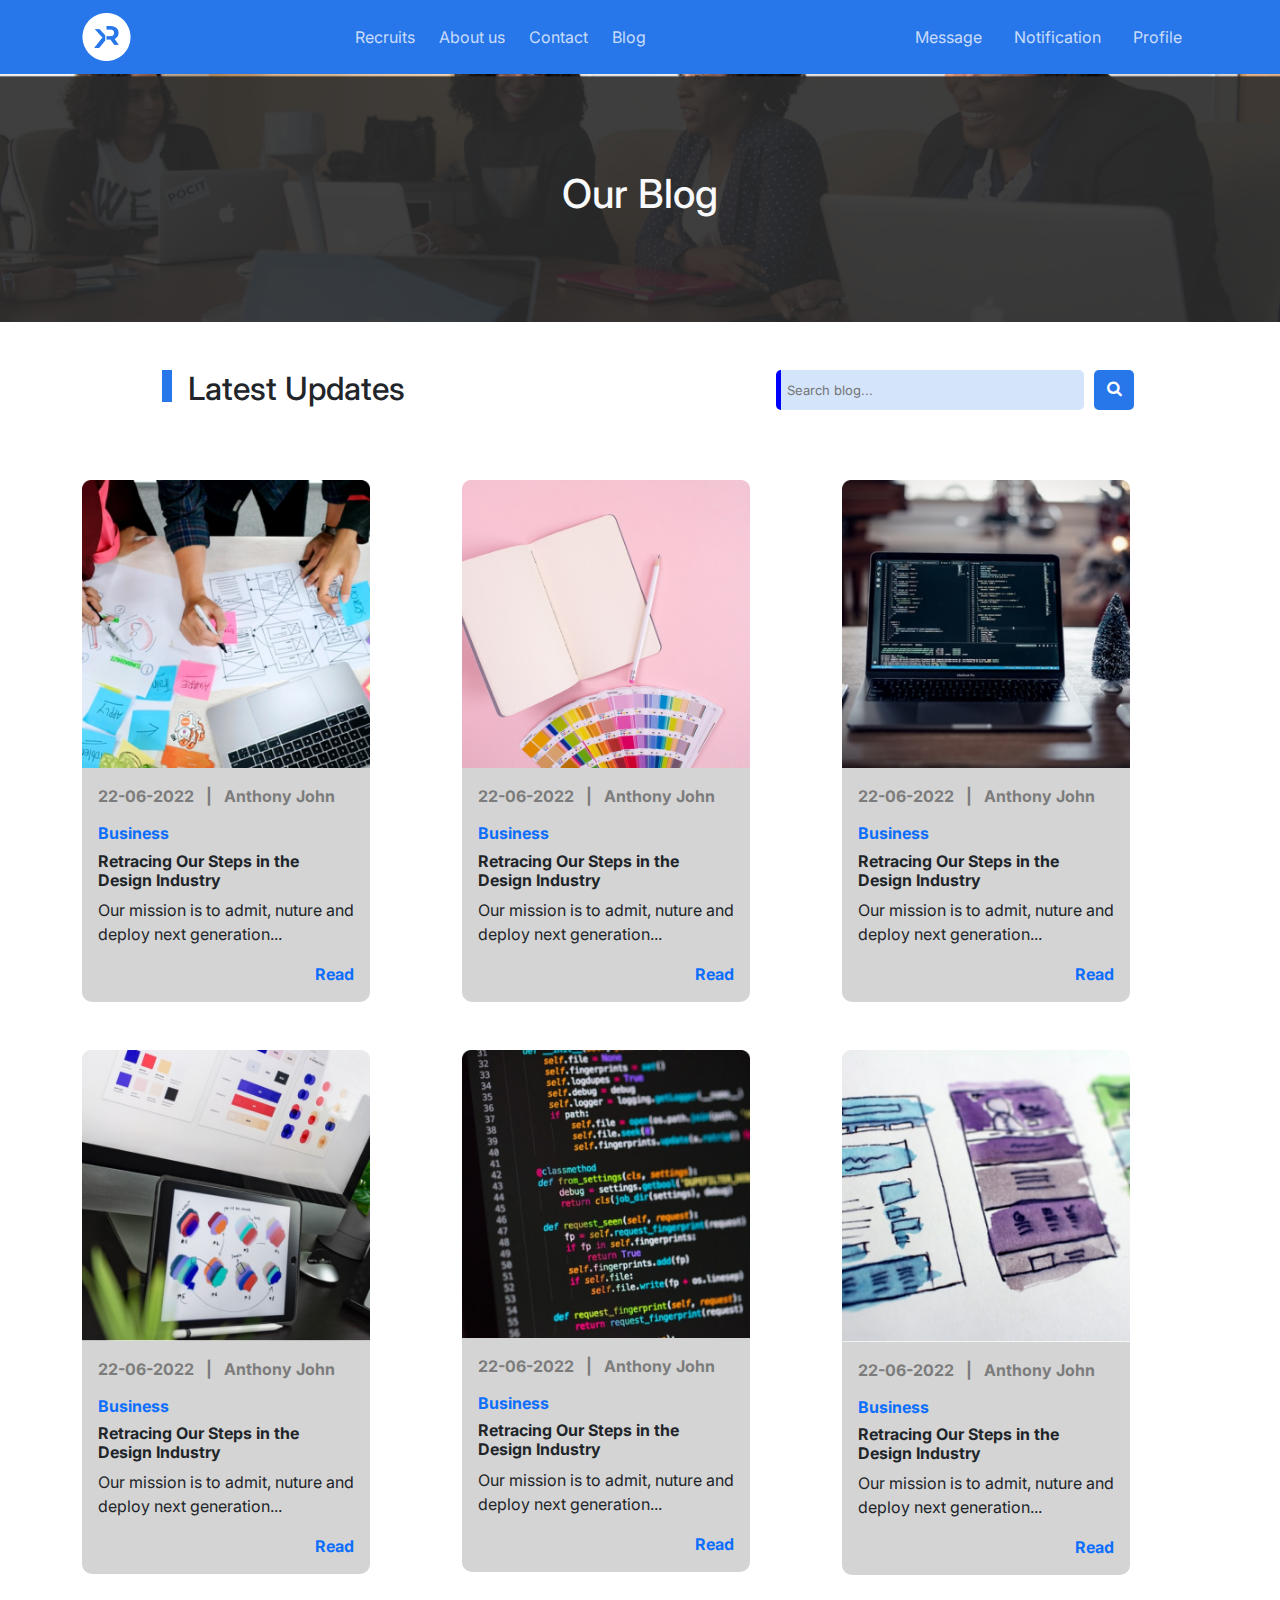
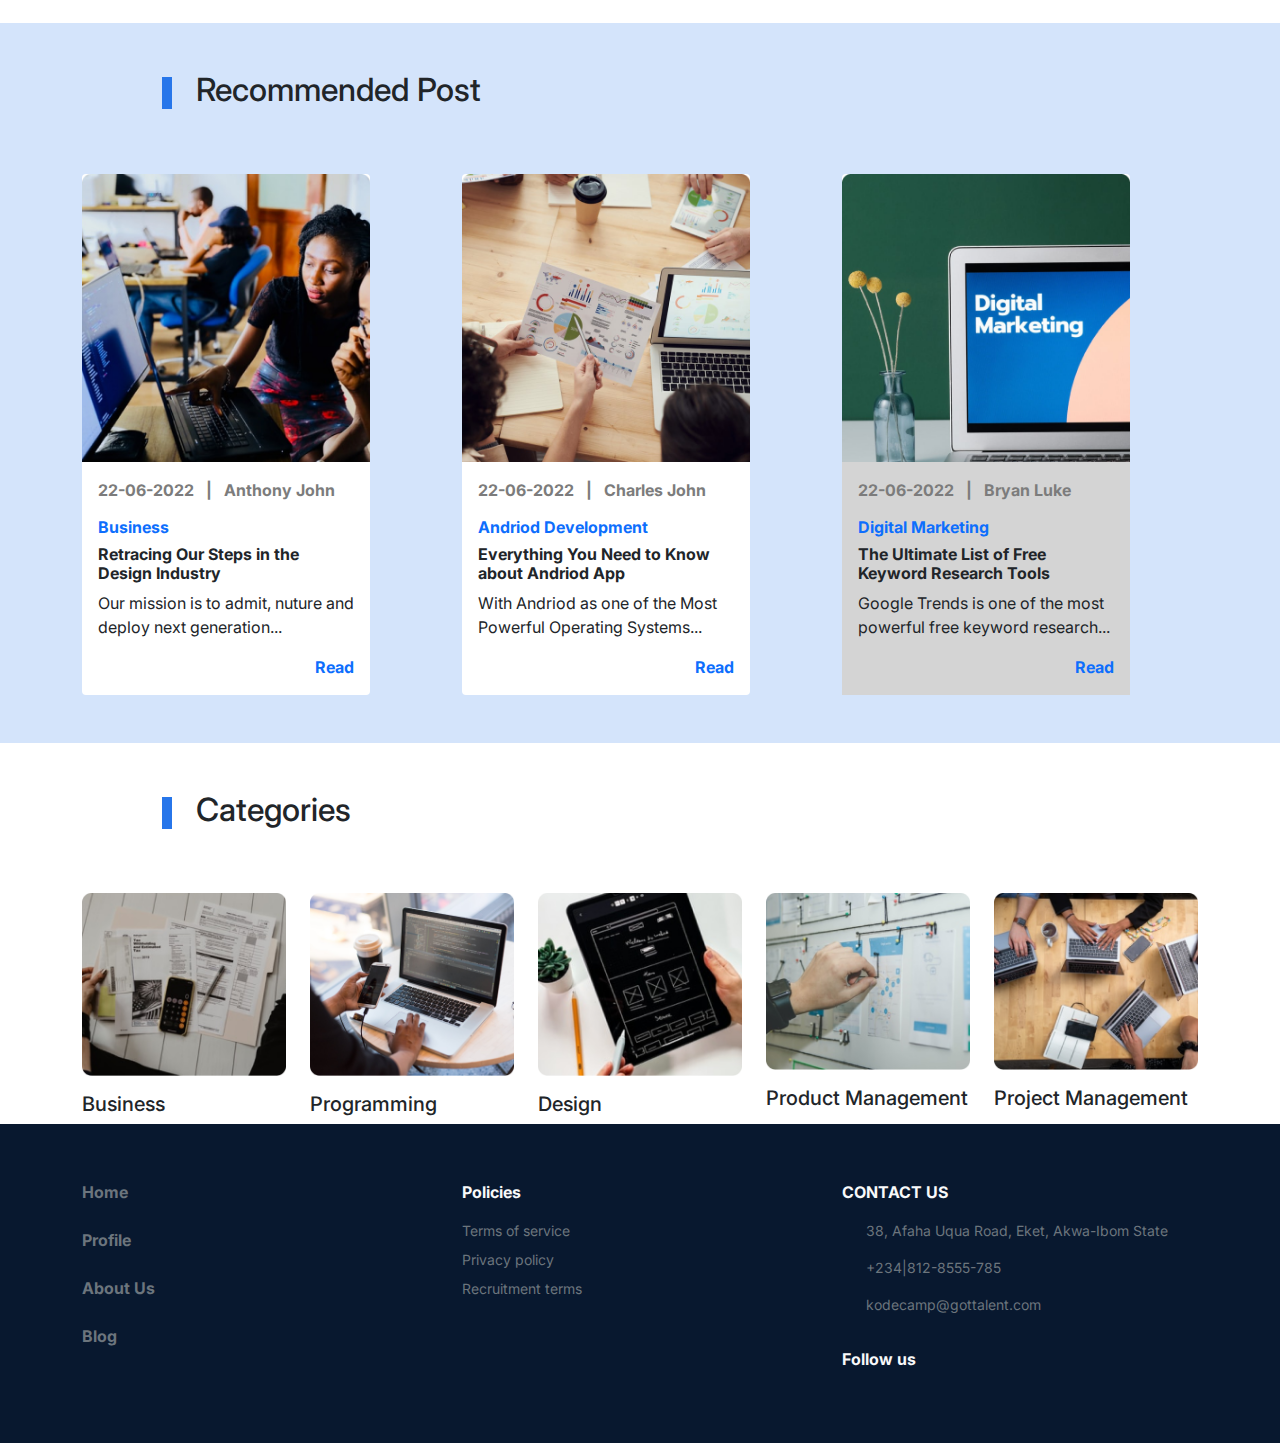
==== blog-login.html @ 46e03d6d "first commit" ====
<!DOCTYPE html>
<html lang="en">
<head>
    <meta charset="UTF-8">
    <meta http-equiv="X-UA-Compatible" content="IE=edge">
    <meta name="viewport" content="width=device-width, initial-scale=1.0">
    <title>Blog</title>
    <link rel="stylesheet" href="css/bootstrap.min.css">
    <link rel="stylesheet" href="css/blog.css">
    <link rel="stylesheet" href="css/header-footer-logged-in.css">
    <link rel="stylesheet" href="https://cdnjs.cloudflare.com/ajax/libs/font-awesome/4.7.0/css/font-awesome.min.css">
    



</head>
<body>

  <header>
    <nav class="navbar navbar-expand-lg navbar-dark bg-blue">
        <div class="container">
          <a class="navbar-brand me-5 pe-5 active" aria-current="page" href="home.html"><img src="img/logged-in-header-logo.png" alt="Logo"></a>
          <button class="navbar-toggler" type="button" data-bs-toggle="collapse" data-bs-target="#navbarSupportedContent" aria-controls="navbarSupportedContent" aria-expanded="false" aria-label="Toggle navigation">
            <span class="navbar-toggler-icon"></span>
          </button>
          <div class="collapse navbar-collapse" id="navbarSupportedContent">
            <ul class="navbar-nav ms-lg-5 ps-lg-5 mb-2 mb-lg-0">
              <li class="nav-item">
                <a class="nav-link ms-lg-4" href="recruit.html">Recruits</a>
              </li>
              <li class="nav-item">
                <a class="nav-link ms-lg-2" href="about-us-logged-in.html">About us</a>
              </li>
              <li class="nav-item">
                <a class="nav-link ms-lg-2" href="contact-page-logged-in.html">Contact</a>
              </li>
              <li class="nav-item">
                <a class="nav-link ms-lg-2" href="blog-login.html">Blog</a>
              </li>
            </ul>
            <ul class="navbar-nav ms-lg-auto mb-2 mb-lg-0">
                <li class="nav-item">
                  <a class="nav-link me-lg-2" href="message.html">Message<i class="bi bi-chat-text-fill text-white ms-2"></i></a>
                </li>
                <li class="nav-item">
                  <a class="nav-link me-lg-2" href="#">Notification<i class="bi bi-bell-fill text-white ms-2"></i></a>
                </li>
                <li class="nav-item">
                  <a class="nav-link" href="#">Profile<i class="bi bi-person-circle text-white ms-2"></i></a>
                </li>
            </ul>
          </div>
        </div>
      </nav>
</header>


    <section class="blog-hero-section p-5">
        <div class="blog-hero-text">
            <h1 class="blog-text-main text-light p-5 text-center">
                Our Blog
            </h1>
        </div>
    </section>


    <section id="Latest-Update">
        <div class="container">
            <div class="row p-5">
                <div class="col">
                  <ul class="Latest-Update-Body">

                    <li class="Latest-Update-Text">
                        <div class="image-section flex">
                          <img src="img/Line.png" alt="centered line">
                        </div>
                        <div>
                          <h2> &nbsp; Latest Updates</h2>
                        </div>
                    </li>

                  </ul>
                </div>
                <div class="col">
                    <div class="topnav-main">
                    <div class="search-container float-end">
                        <form action="/action_page.php">
                          <input type="text" placeholder="Search blog..." name="search">
                          <button type="submit" class="float-end pb-3 ps-2 pe-2 me-3"><i class="fa fa-search"></i></button>
                        </form>
                      </div>
                      </div>
                </div>
              </div>
        </div>
    </section>


    <section id="cardss">
        <div class="container">
            <div class="row mb-5">
              <div class="col">
                <div class="card" style="width: 18rem;">
                    <img src="./img/Blog287.png" class="card-img-top" alt="...">
                    <div class="card-body">
                        <p class="text-grey">22-06-2022 &nbsp; | &nbsp; Anthony John</p>
                      <h5 class="card-title text-primary">Business</h5>
                      <h4 class="card-title">Retracing Our Steps in the Design Industry</h4>
                      <p class="card-text">Our mission is to admit, nuture and deploy next generation...</p>
                      <div class="link">
                      <a href="#" class="text-primary float-end">Read</a>
                      </div>
                      <!-- <a href="#" class="btn btn-primary">Read</a> -->
                    </div>
                  </div>
              </div>
              <div class="col">
                <div class="card" style="width: 18rem;">
                    <img src="./img/Blog286.png" class="card-img-top" alt="...">
                    <div class="card-body">
                        <p class="text-grey">22-06-2022 &nbsp; | &nbsp; Anthony John</p>
                      <h5 class="card-title text-primary">Business</h5>
                      <h4 class="card-title">Retracing Our Steps in the Design Industry</h4>
                      <p class="card-text">Our mission is to admit, nuture and deploy next generation...</p>
                      <div class="link">
                      <a href="#" class="text-primary float-end">Read</a>
                      </div>
                      <!-- <a href="#" class="btn btn-primary">Read</a> -->
                    </div>
                  </div>
              </div>
              <div class="col">
                <div class="card" style="width: 18rem;">
                    <img src="./img/Blog285.png" class="card-img-top" alt="...">
                    <div class="card-body">
                        <p class="text-grey">22-06-2022 &nbsp; | &nbsp; Anthony John</p>
                      <h5 class="card-title text-primary">Business</h5>
                      <h4 class="card-title">Retracing Our Steps in the Design Industry</h4>
                      <p class="card-text">Our mission is to admit, nuture and deploy next generation...</p>
                      <div class="link">
                      <a href="#" class="text-primary float-end">Read</a>
                      </div>
                      <!-- <a href="#" class="btn btn-primary">Read</a> -->
                    </div>
                  </div>
              </div>
            </div>
          

            <div class="row mb-5">
                <div class="col">
                    <div class="col">
                        <div class="card" style="width: 18rem;">
                            <img src="./img/Blog299.png" class="card-img-top" alt="...">
                            <div class="card-body">
                                <p class="text-grey">22-06-2022 &nbsp; | &nbsp; Anthony John</p>
                              <h5 class="card-title text-primary">Business</h5>
                              <h4 class="card-title">Retracing Our Steps in the Design Industry</h4>
                              <p class="card-text">Our mission is to admit, nuture and deploy next generation...</p>
                              <div class="link">
                              <a href="#" class="text-primary float-end">Read</a>
                              </div>
                              <!-- <a href="#" class="btn btn-primary">Read</a> -->
                            </div>
                          </div>
                      </div>
                </div>
                <div class="col">
                    <div class="col">
                        <div class="card" style="width: 18rem;">
                            <img src="./img/Blog298.png" class="card-img-top" alt="...">
                            <div class="card-body">
                                <p class="text-grey">22-06-2022 &nbsp; | &nbsp; Anthony John</p>
                              <h5 class="card-title text-primary">Business</h5>
                              <h4 class="card-title">Retracing Our Steps in the Design Industry</h4>
                              <p class="card-text">Our mission is to admit, nuture and deploy next generation...</p>
                              <div class="link">
                              <a href="#" class="text-primary float-end">Read</a>
                              </div>
                              <!-- <a href="#" class="btn btn-primary">Read</a> -->
                            </div>
                          </div>
                      </div>
                    </div>
                <div class="col">
                    <div class="col">
                        <div class="card" style="width: 18rem;">
                            <img src="./img/Blog297.png" class="card-img-top" alt="...">
                            <div class="card-body">
                                <p class="text-grey">22-06-2022 &nbsp; | &nbsp; Anthony John</p>
                              <h5 class="card-title text-primary">Business</h5>
                              <h4 class="card-title">Retracing Our Steps in the Design Industry</h4>
                              <p class="card-text">Our mission is to admit, nuture and deploy next generation...</p>
                              <div class="link">
                              <a href="#" class="text-primary float-end">Read</a>
                              </div>
                              <!-- <a href="#" class="btn btn-primary">Read</a> -->
                            </div>
                          </div>
                      </div>
                    </div>
                </div>
        </div>
    </section>


    <section id="Recommended-post">
        <div class="container">
            <div class="row p-5">
                <div class="col">
                  <ul class="Recommended-Post-Body">

                    <li class="Recommended-Post-Text">
                        <div class="image-section flex">
                            <h2><img src="img/Line.png" alt="centered line"> &nbsp; Recommended Post</h2>
                        </div>
                    </li>
                  </ul>
                </div>
            </div>
            <div class="row pb-5">
                <div class="col">
                  <div class="card" style="width: 18rem;">
                      <img src="./img/Blog306.png" class="card-img-top" alt="...">
                      <div class="card-body">
                          <p class="text-grey">22-06-2022 &nbsp; | &nbsp; Anthony John</p>
                        <h5 class="card-title text-primary">Business</h5>
                        <h4 class="card-title">Retracing Our Steps in the Design Industry</h4>
                        <p class="card-text">Our mission is to admit, nuture and deploy next generation...</p>
                        <div class="link">
                        <a href="blog-readpage.html" class="text-primary float-end">Read</a>
                        </div>
                        <!-- <a href="#" class="btn btn-primary">Read</a> -->
                      </div>
                    </div>
                </div>
                <div class="col">
                  <div class="card" style="width: 18rem;">
                      <img src="./img/Blog305.png" class="card-img-top" alt="...">
                      <div class="card-body">
                          <p class="text-grey">22-06-2022 &nbsp; | &nbsp; Charles John</p>
                        <h5 class="card-title text-primary">Andriod Development</h5>
                        <h4 class="card-title">Everything You Need to Know about Andriod App</h4>
                        <p class="card-text">With Andriod as one of the Most Powerful Operating Systems...</p>
                        <div class="link">
                        <a href="#" class="text-primary float-end">Read</a>
                        </div>
                        <!-- <a href="#" class="btn btn-primary">Read</a> -->
                      </div>
                    </div>
                </div>
                <div class="col">
                  <div class="card" style="width: 18rem;">
                      <img src="./img/Blog304.png" class="card-img-top" alt="...">
                      <div class="card-body" style="background-color: #D4D4D4;">
                          <p class="text-grey">22-06-2022 &nbsp; | &nbsp; Bryan Luke</p>
                        <h5 class="card-title text-primary">Digital Marketing</h5>
                        <h4 class="card-title">The Ultimate List of Free Keyword Research Tools</h4>
                        <p class="card-text">Google Trends is one of the most powerful free keyword research...</p>
                        <div class="link">
                        <a href="#" class="text-primary float-end">Read</a>
                        </div>
                        <!-- <a href="#" class="btn btn-primary">Read</a> -->
                      </div>
                    </div>
                </div>
              </div>
        </div>
    </section> 
   
   
   
   <section id="card-five">
        <div class="container">
            <div class="row p-5">
                <div class="col">
                  <ul class="flex">

                    <li class="flex">
                        <div class="image-section flex">
                            <h2><img src="img/Line.png" alt="centered line"> &nbsp; Categories</h2>
                        </div>
                    </li>
                  </ul>
                </div>
            </div>


                <div class="row">
                    <div class="col">
                        <div class="cardes">
                            <img src="./img/Blog312.png" class="card-img-top" alt="...">
                            <h5 class="card-title mt-3">Business</h5>
                          </div>
                    </div>
                    <div class="col">
                        <div class="cardes">
                            <img src="./img/Blog313.png" class="card-img-top" alt="...">
                            <h5 class="card-title mt-3">Programming</h5>
                          </div>
                    </div>
                    <div class="col">
                        <div class="cardes">
                            <img src="./img/Blog314.png" class="card-img-top" alt="...">
                            <h5 class="card-title mt-3">Design</h5>
                          </div>
                    </div>
                    <div class="col">
                        <div class="cardes">
                            <img src="./img/Blog315.png" class="card-img-top" alt="...">
                            <h5 class="card-title mt-3">Product Management</h5>
                          </div>
                    </div>
                    <div class="col">
                        <div class="cardes">
                            <img src="./img/Blog316.png" class="card-img-top" alt="...">
                            <h5 class="card-title mt-3">Project Management</h5>
                          </div>
                    </div>
                </div>



        </div>
   </section>


   <footer class="bg-footer">
    <div class="container py-5">
        <div class="row py-2">
            <div class="col-lg-8 col-md-8 col-12">
                <div class="row">
                    <div class="col-lg-6 col-md-6 col-12">
                        <ul class="list-unstyled fw-bold">
                            <li class="mb-4">
                                <a class="text-decoration-none link-secondary" href="home.html">Home</a>
                            </li>
                            <li class="mb-4">
                                <a class="text-decoration-none link-secondary" href="#">Profile</a>
                            </li>
                            <li class="mb-4">
                                <a class="text-decoration-none link-secondary" href="about-us-logged-in.html">About Us</a>
                            </li>
                            <li class="mb-4">
                                <a class="text-decoration-none link-secondary" href="blog-login.html">Blog</a>
                            </li>
                        </ul>
                    </div>
                    <div class="col-lg-6 col-md-6 col-12">
                        <p class="fw-bold text-light">Policies</p>
                            <ul class="list-unstyled fs-14">
                                <li class="pb-2">
                                    <a class="text-decoration-none link-secondary" href="#">Terms of service</a>
                                </li>
                                <li class="pb-2">
                                    <a class="text-decoration-none link-secondary" href="#">Privacy policy</a>
                                </li>
                                <li class="pb-2">
                                    <a class="text-decoration-none link-secondary" href="#">Recruitment terms</a>
                                </li>
                            </ul>
                    </div>
                </div>
            </div>
            <div class="col-lg-4 col-md-4 col-12">
                <p class="fw-bold text-light">CONTACT US</p>
                <ul class="list-unstyled fs-14">
                    <li>
                        <div class="d-flex text-secondary">
                            <i class="bi bi-geo-alt-fill me-4"></i>
                            <p>38, Afaha Uqua Road, Eket, Akwa-Ibom State</p>
                        </div>
                    </li>
                    <li>
                        <div class="d-flex text-secondary">
                            <i class="bi bi-telephone-fill me-4"></i>
                            <p>+234|812-8555-785</p>
                        </div>
                    </li>
                    <li>
                        <div class="d-flex text-secondary">
                            <i class="bi bi-envelope-fill me-4"></i>
                            <p>kodecamp@gottalent.com</p>
                        </div>
                    </li>
                </ul>
                <div class="d-flex">
                    <p class="fw-bold text-light me-4">Follow us</p>
                    <a href="#" class="me-3 text-decoration-none link-light"><i class="bi bi-facebook"></i></a>
                    <a href="#" class="me-3 text-decoration-none link-light"><i class="bi bi-twitter"></i></a>
                    <a href="#" class="me-3 text-decoration-none link-light"><i class="bi bi-instagram"></i></a>
                </div>
                
            </div>
        </div>
    </div>
</footer>






    <script src="js/bootstrap.min.js"></script>
</body>
</html>
---- css/blog.css ----
*{
    padding: 0;
    margin: 0;
    box-sizing: border-box;
}

.blog-hero-section{
    background-image: url(../img/Group314.png);
    background-repeat: no-repeat;
    background-position: center 5%;
    background-size: cover;
}

#Latest-Update .container .flex .image-section{
    width: 100%;
}

#Latest-Update .container .flex .text-section{
    width: 70%;
}

ul{
    list-style: none;
}

  
  .topnav input[type=text] {
    padding: 6px;
    font-size: 13px;
    border: none;
    margin-right: 10px;
    background-color: #D4E4FB;
    width: 308px;
    height: 40px;
    border-left: 5px solid blue;
    border-radius: 5px;
}
  
  .topnav .search-container button {
    background: #2776EA;
    color: #fff;
    border: none;
    cursor: pointer;
    width: 40px;
    height: 40px;
    border-radius: 5px;
    padding: 6px;
}
  
  .topnav .search-container button:hover {
    background: #2776ea57;
  }




  .topnav-main input[type=text] {
    padding: 6px;
    font-size: 13px;
    border: none;
    margin-right: 10px;
    background-color: #D4E4FB;
    width: 308px;
    height: 40px;
    border-left: 5px solid blue;
    border-radius: 5px;
}
  
  .topnav-main .search-container button {
    background: #2776EA;
    color: #fff;
    border: none;
    cursor: pointer;
    width: 40px;
    height: 40px;
    border-radius: 5px;
    padding: 6px;
}
  
  .topnav-main .search-container button:hover {
    background: #2776ea57;
  }

  .card {
    border: 0;
  }

  #cardss .card .card-body {
    background: #D4D4D4;
    border-radius: 0px 0px 10px 10px;
  }

  #cardss .card .card-body .text-grey{
    color: #7c7c7c;
    font-weight: 700;
    font-size: 16px;
  }
  #cardss .card .card-body .link a {
    text-decoration: none;
    font-weight: 700;
    font-size: 16px;
  }

  #cardss .card-title {
    text-decoration: none;
    font-weight: 700;
    font-size: 16px;
  }

  #Recommended-post .card-title {
    text-decoration: none;
    font-weight: 700;
    font-size: 16px;
  }

  #Recommended-post {
    background: #D4E4FB;
  }

  #Recommended-post .card .card-body .text-grey{
    color: #7c7c7c;
    font-weight: 700;
    font-size: 16px;
  }

  #Recommended-post .card .card-body .link a {
    text-decoration: none;
    font-weight: 700;
    font-size: 16px;
  }

  #card-five .cardes .card-bodys {
    background: #D4D4D4;
    border-radius: 0px 0px 10px 10px;
  }

  #cards-five .cardes .card-bodys .link a {
    text-decoration: none;
    font-weight: 700;
    font-size: 16px;
    float: right;
  }

  #Latest-Update .link a {
    text-decoration: none;
    font-weight: 700;
    font-size: 16px;
  }

  .center {
    display: block;
    margin-left: auto;
    margin-right: auto;
    width: 100%;
  }
  #Latest-Update .Latest-Update-Body .Latest-Update-Text {
    display: flex;
  }

  @media (max-width: 426px) {
    .blog-hero-section {
      width: 100%;
    }

    /* #Latest-Update {
      width: 350px;
      padding: 10px;
    } */

    .col-12 {
      margin-bottom: 20px;
    }
    #blog-women {
      padding: 10px;
    }

    #women-text {
      padding: 10px;
    }

    #Latest-Update .link {
    text-align: center;
    }

    #Latest-Update .topnav {
      width: 200px;
    }

    #Latest-Update .topnav .search-container {
      width: 100%;
    }

    #Latest-Update .topnav-main input[type=text] {
      width: 67%;
      font-size: 10px;
      height: 35px;
      margin: 0;
  }

    #Latest-Update .topnav input[type=text] {
        width: 67%;
        font-size: 10px;
        height: 35px;
        margin: 0;
    }
   

    .topnav input[type=text] {
      width: 65%;
    }


    .center {
      padding: 0 !important;
  }

  #Latest-Update .Latest-Update-Body .Latest-Update-Text h2{
      height: 50%;
    }

    #Latest-Update .topnav-main .search-container {
    width: 200px;
    }

    #Latest-Update .Latest-Update-Body .Latest-Update-Text h2{
      font-size: 14px;
      margin-top: 5px;
      font-weight: 700;
    }

    #Recommended-post .Recommended-Post-Body .Recommended-Post-Text h2{
      font-size: 12px;
      font-weight: 700;
    }

    #card-five h2{
      font-size: 14px;
      font-weight: 700;
    }
  }

  @media (max-width: 769px) {

    .topnav-main input[type=text] {
      width: 210px;
  }

  .container, .container-md, .container-sm {
    max-width: 100%;
  }

  .third-card {
    margin-top: 20px;
  }
  }
---- css/header-footer-logged-in.css ----
@import url('https://fonts.googleapis.com/css2?family=Inter:wght@400;700&display=swap');

* {
    margin: 0;
    padding: 0;
    box-sizing: border-box;
    font-family: 'Inter', sans-serif;
}

.bg-blue {
    background-color: rgba(39, 118, 234, 1);
}

.navbar-dark .navbar-nav .nav-link {
    color: rgba(255,255,255,.75);
}

.bg-footer {
    background-color: rgba(8, 24, 47, 1);
}

.fs-14 {
    font-size: 14px;
}
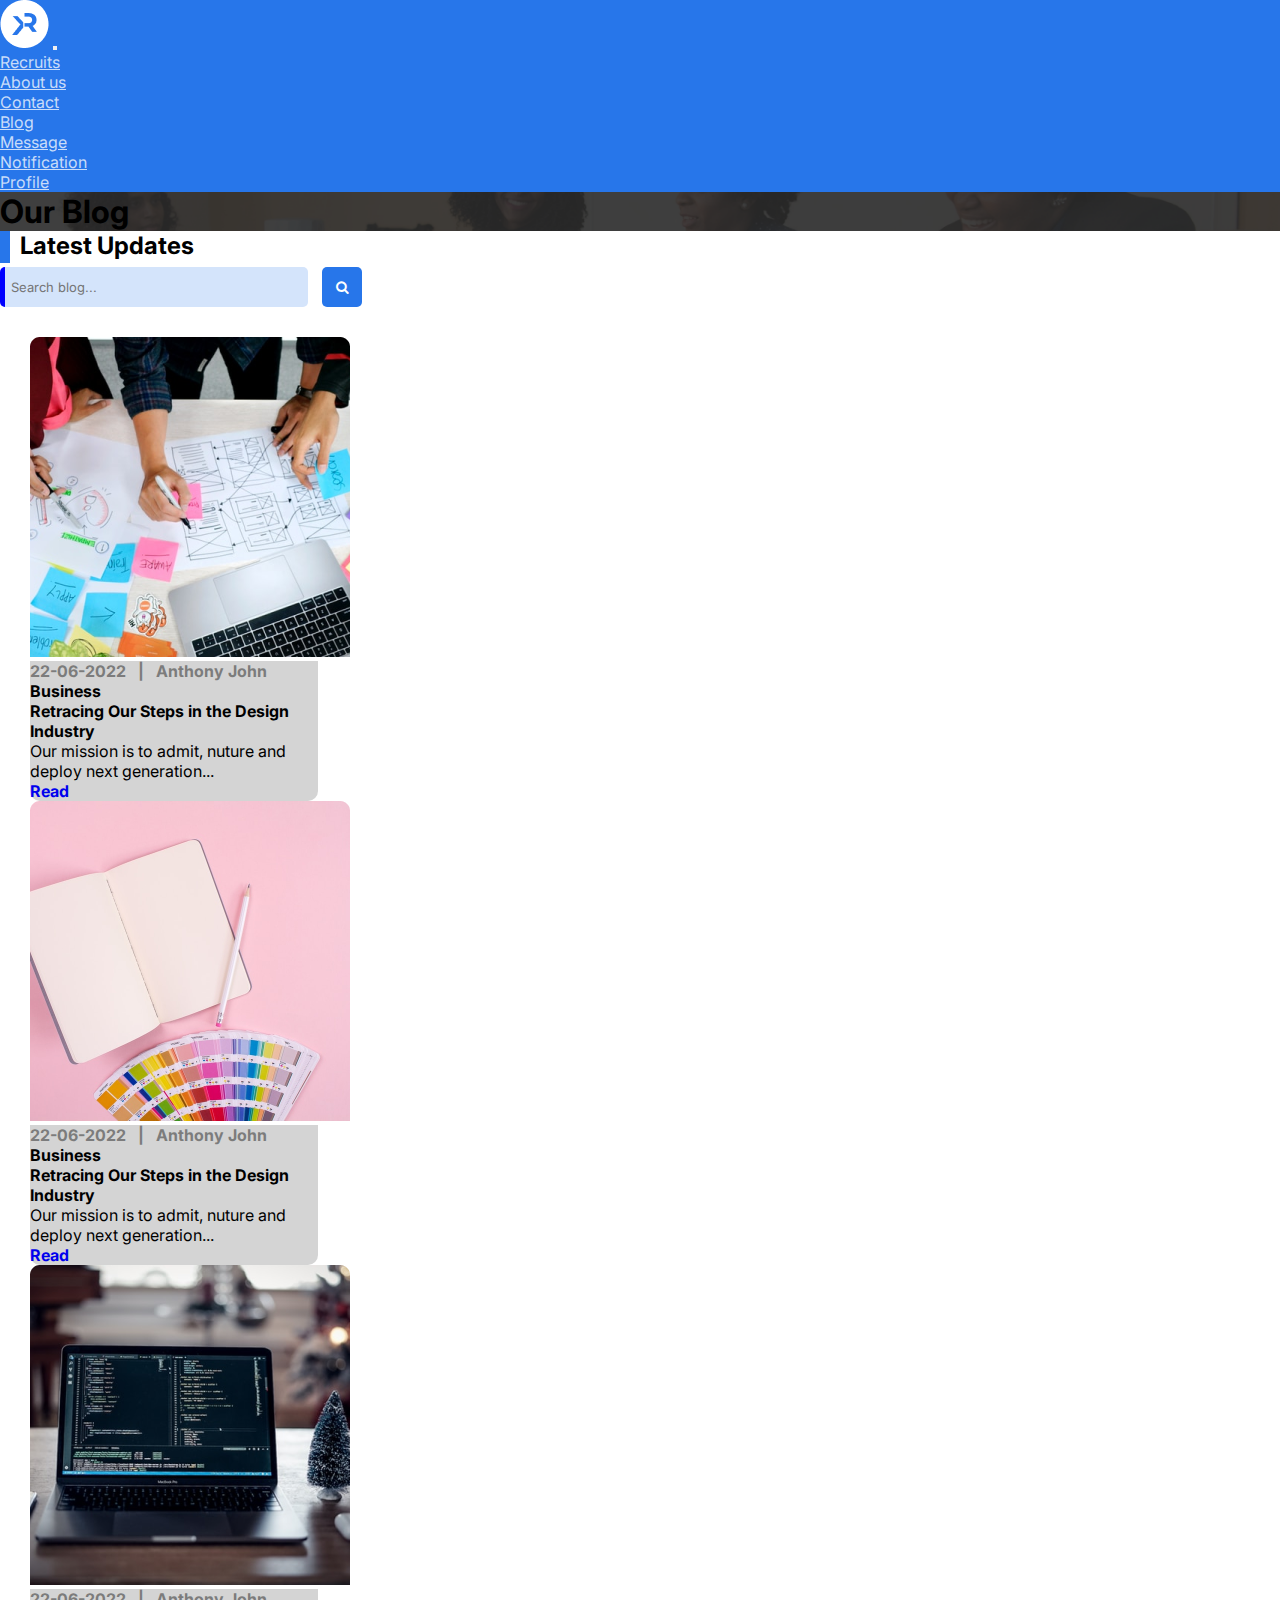
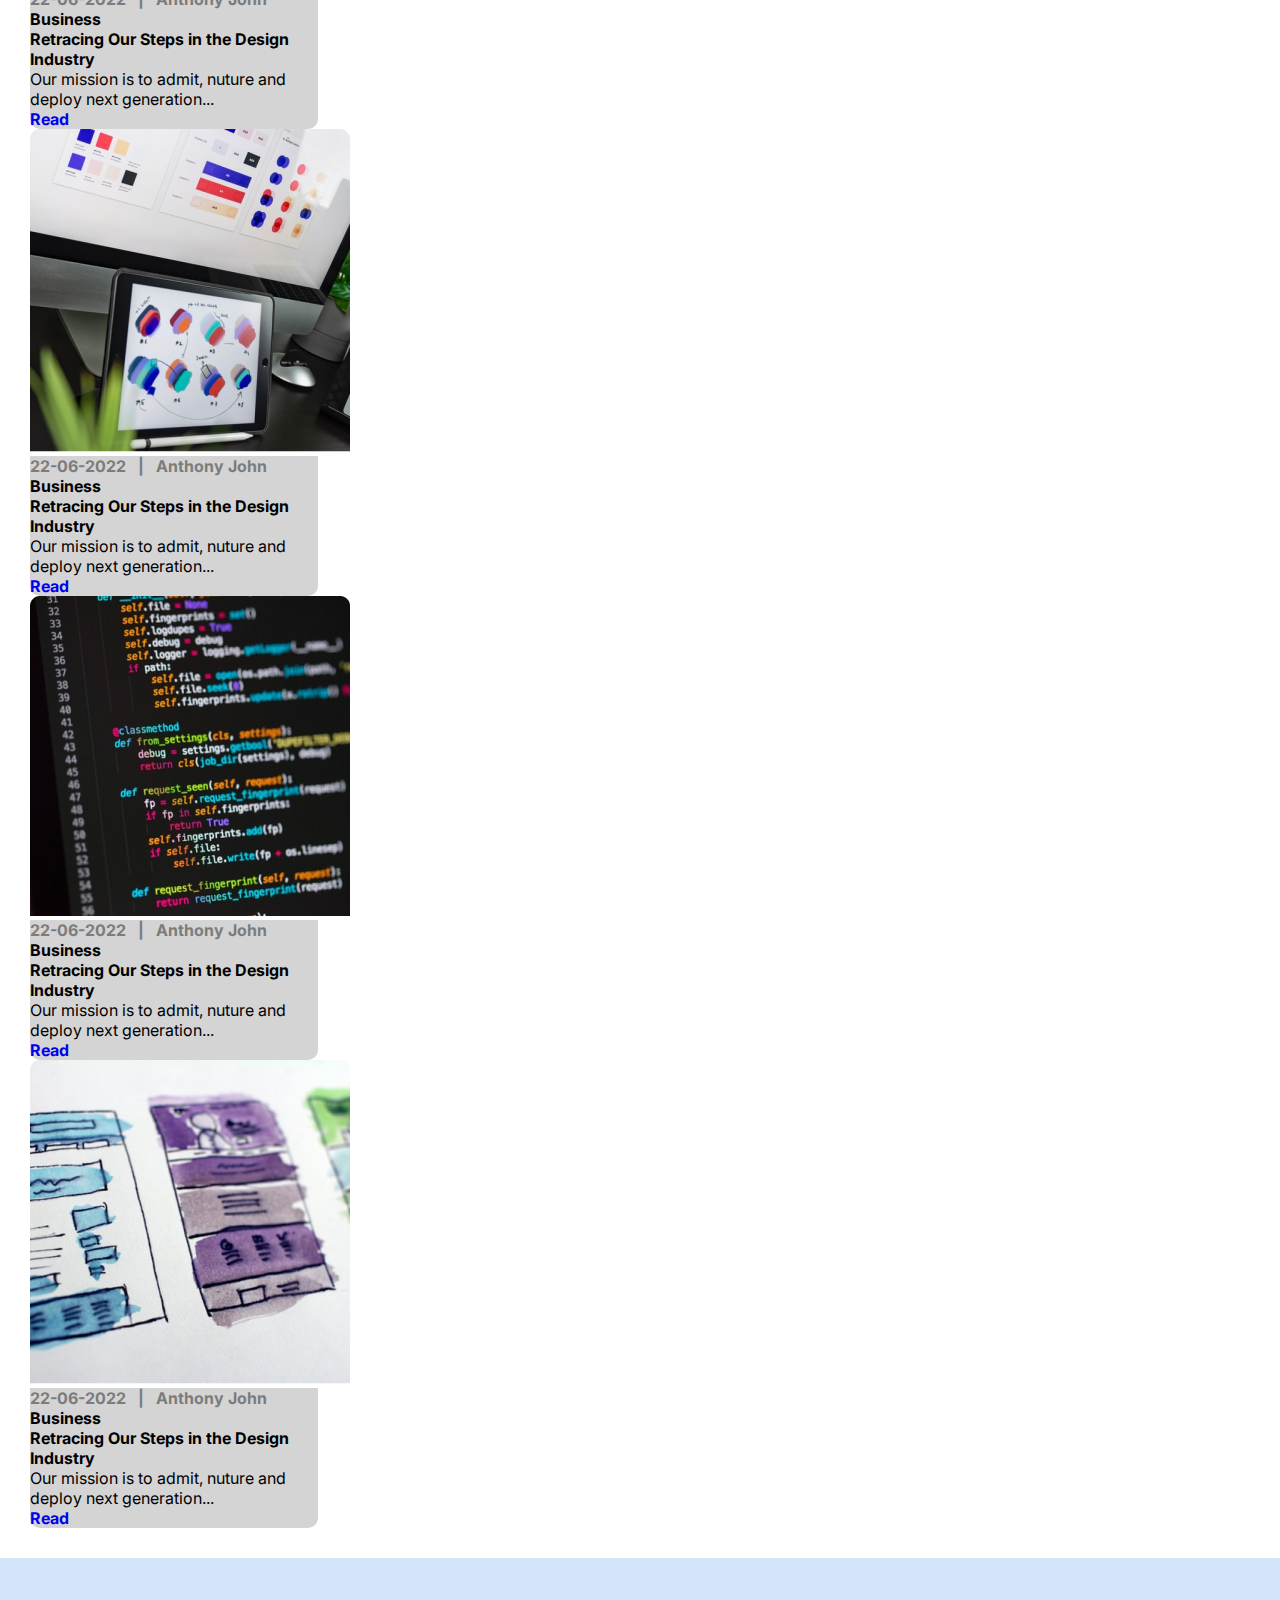
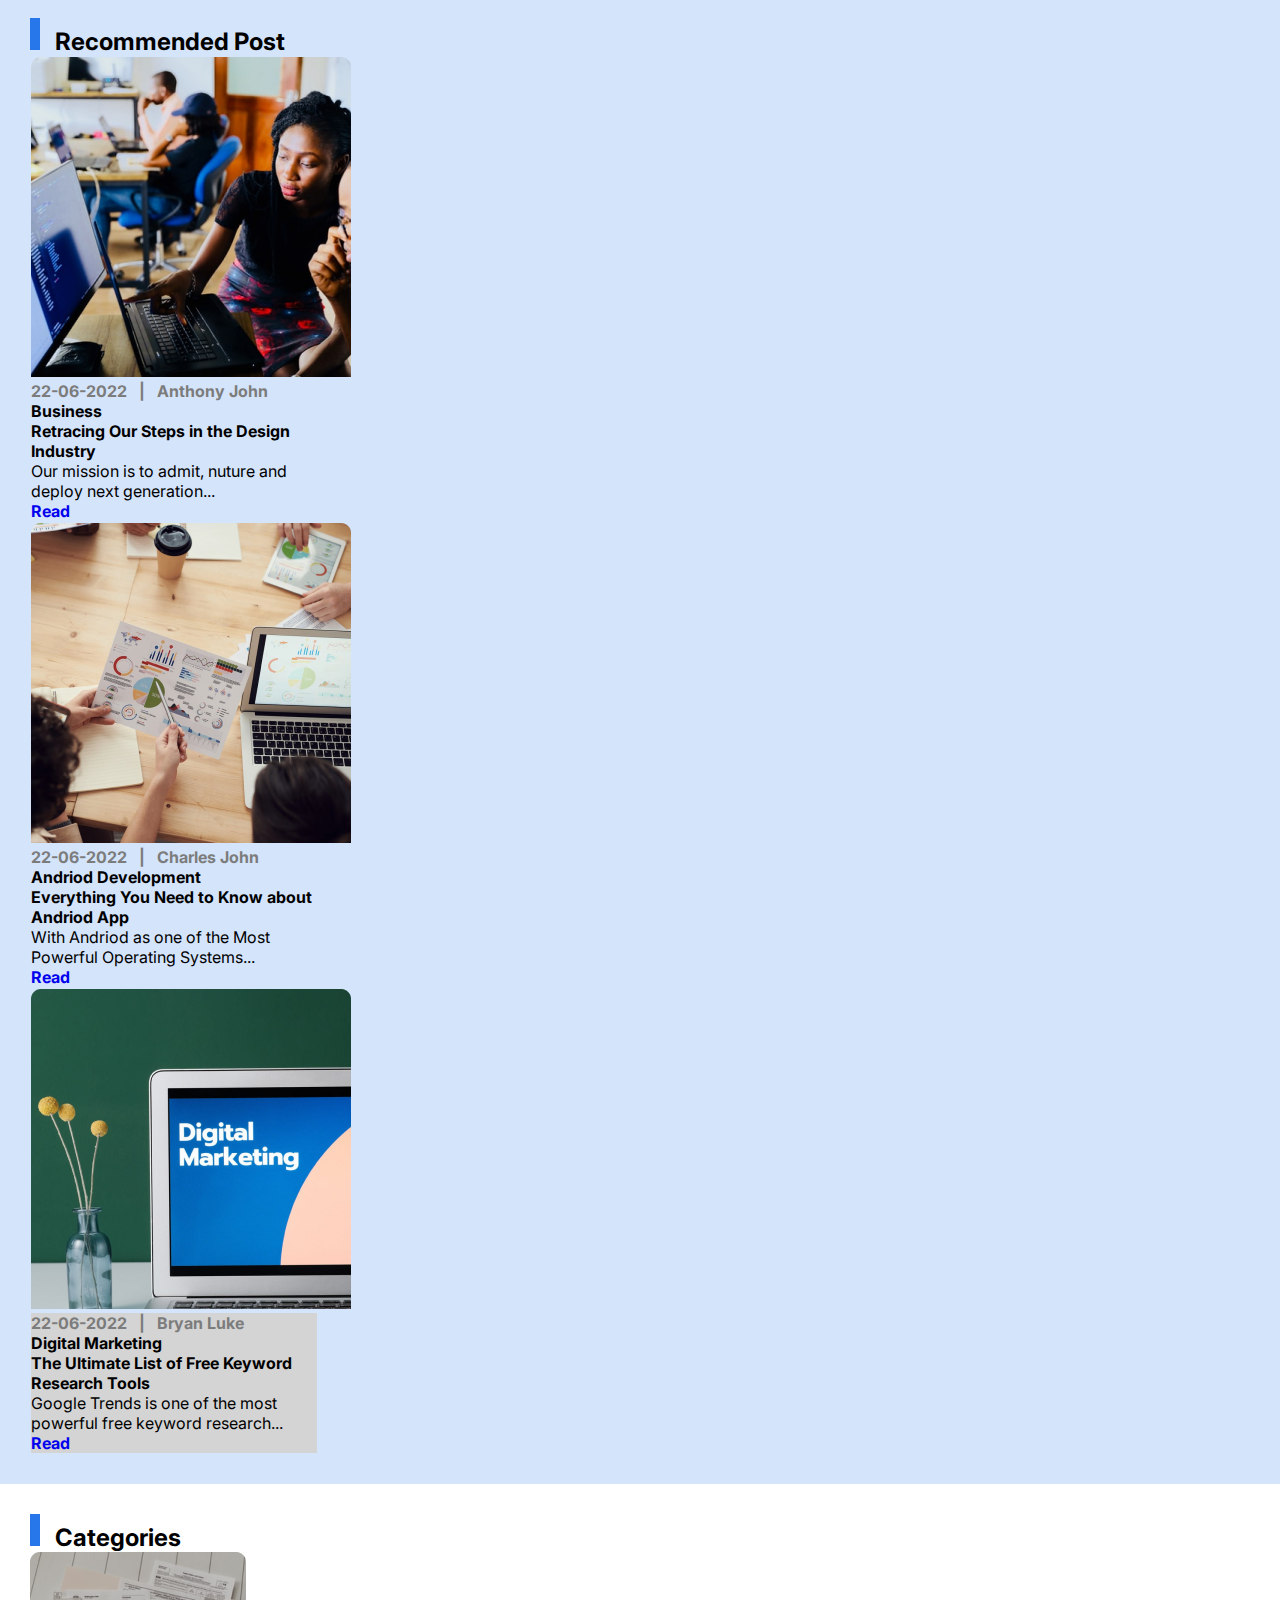
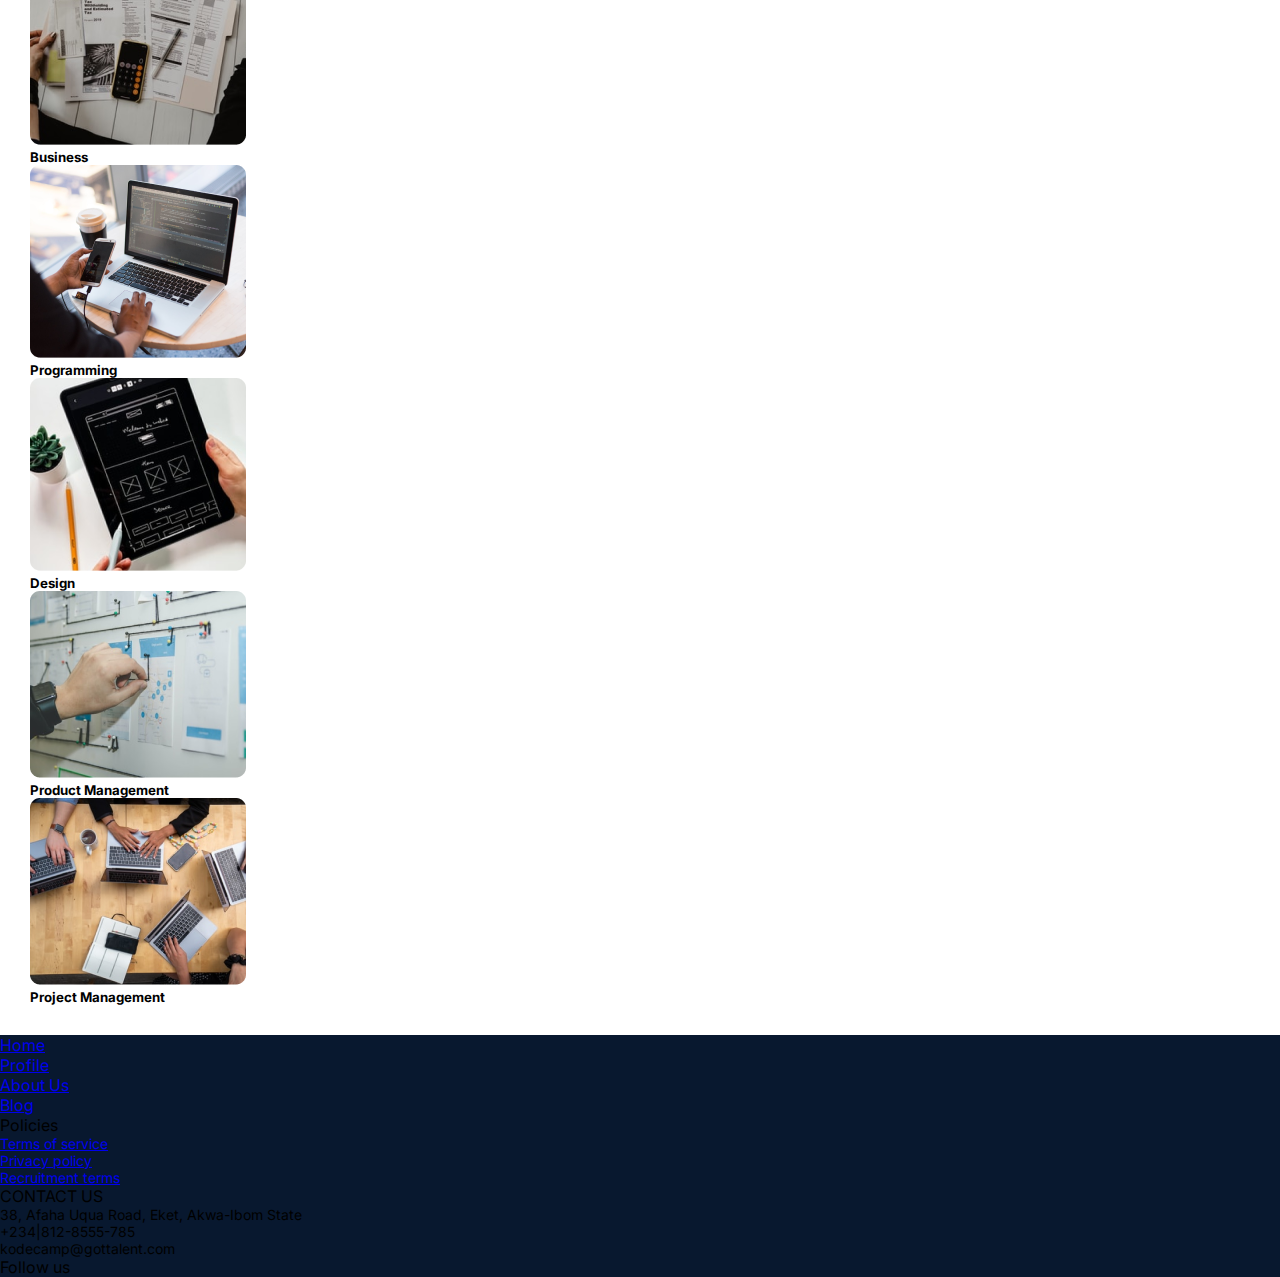
==== commit a1f97e95: "added bootstrap cdn link" ====
--- a/blog-login.html
+++ b/blog-login.html
@@ -5,7 +5,8 @@
     <meta http-equiv="X-UA-Compatible" content="IE=edge">
     <meta name="viewport" content="width=device-width, initial-scale=1.0">
     <title>Blog</title>
-    <link rel="stylesheet" href="css/bootstrap.min.css">
+    <!-- <link rel="stylesheet" href="css/bootstrap.min.css"> -->
+    <link href="https://cdn.jsdelivr.net/npm/bootstrap@5.0.2/dist/css/bootstrap.min.css" rel="stylesheet" integrity="sha384-EVSTQN3/azprG1Anm3QDgpJLIm9Nao0Yz1ztcQTwFspd3yD65VohhpuuCOmLASjC" crossorigin="anonymous">
     <link rel="stylesheet" href="css/blog.css">
     <link rel="stylesheet" href="css/header-footer-logged-in.css">
     <link rel="stylesheet" href="https://cdnjs.cloudflare.com/ajax/libs/font-awesome/4.7.0/css/font-awesome.min.css">
@@ -400,7 +401,7 @@
 
 
 
-
-    <script src="js/bootstrap.min.js"></script>
+<script src="https://cdn.jsdelivr.net/npm/bootstrap@5.0.2/dist/js/bootstrap.bundle.min.js" integrity="sha384-MrcW6ZMFYlzcLA8Nl+NtUVF0sA7MsXsP1UyJoMp4YLEuNSfAP+JcXn/tWtIaxVXM" crossorigin="anonymous"></script>
+    <!-- <script src="js/bootstrap.min.js"></script> -->
 </body>
 </html>--- a/css/blog.css
+++ b/css/blog.css
@@ -23,7 +23,9 @@
     list-style: none;
 }
 
-  
+.rounded-bottom {
+  border-radius: 0px 0px 15px 15px !important;
+}
   .topnav input[type=text] {
     padding: 6px;
     font-size: 13px;
@@ -85,6 +87,19 @@
     border: 0;
   }
 
+  #Recommended-post .card-img-top {
+    border: 0;
+  }
+
+  #Recommended-post .card {
+    border: 1px solid #D4E4FB;
+    border-radius: 20px;
+  }
+
+  #Recommended-post .Recommended-Post-Body {
+    margin-top: 30px;
+  }
+
   #cardss .card .card-body {
     background: #D4D4D4;
     border-radius: 0px 0px 10px 10px;
@@ -99,6 +114,18 @@
     text-decoration: none;
     font-weight: 700;
     font-size: 16px;
+  }
+
+  #cardss{
+    padding: 30px;
+  }
+
+  #Recommended-post{
+    padding: 30px;
+  }
+
+  #card-five {
+    padding: 30px;
   }
 
   #cardss .card-title {
@@ -169,6 +196,7 @@
 
     .col-12 {
       margin-bottom: 20px;
+      margin-right: 0!important;
     }
     #blog-women {
       padding: 10px;
@@ -214,6 +242,9 @@
       padding: 0 !important;
   }
 
+  #Recommended-post .Recommended-Post-Body {
+    padding-left: 0;
+  }
   #Latest-Update .Latest-Update-Body .Latest-Update-Text h2{
       height: 50%;
     }
@@ -222,19 +253,22 @@
     width: 200px;
     }
 
+    #Latest-Update .Latest-Update-Body {
+      padding-left: 0;
+    }
     #Latest-Update .Latest-Update-Body .Latest-Update-Text h2{
-      font-size: 14px;
+      font-size: 20px;
       margin-top: 5px;
       font-weight: 700;
     }
 
     #Recommended-post .Recommended-Post-Body .Recommended-Post-Text h2{
-      font-size: 12px;
+      font-size: 18px;
       font-weight: 700;
     }
 
     #card-five h2{
-      font-size: 14px;
+      font-size: 25px;
       font-weight: 700;
     }
   }
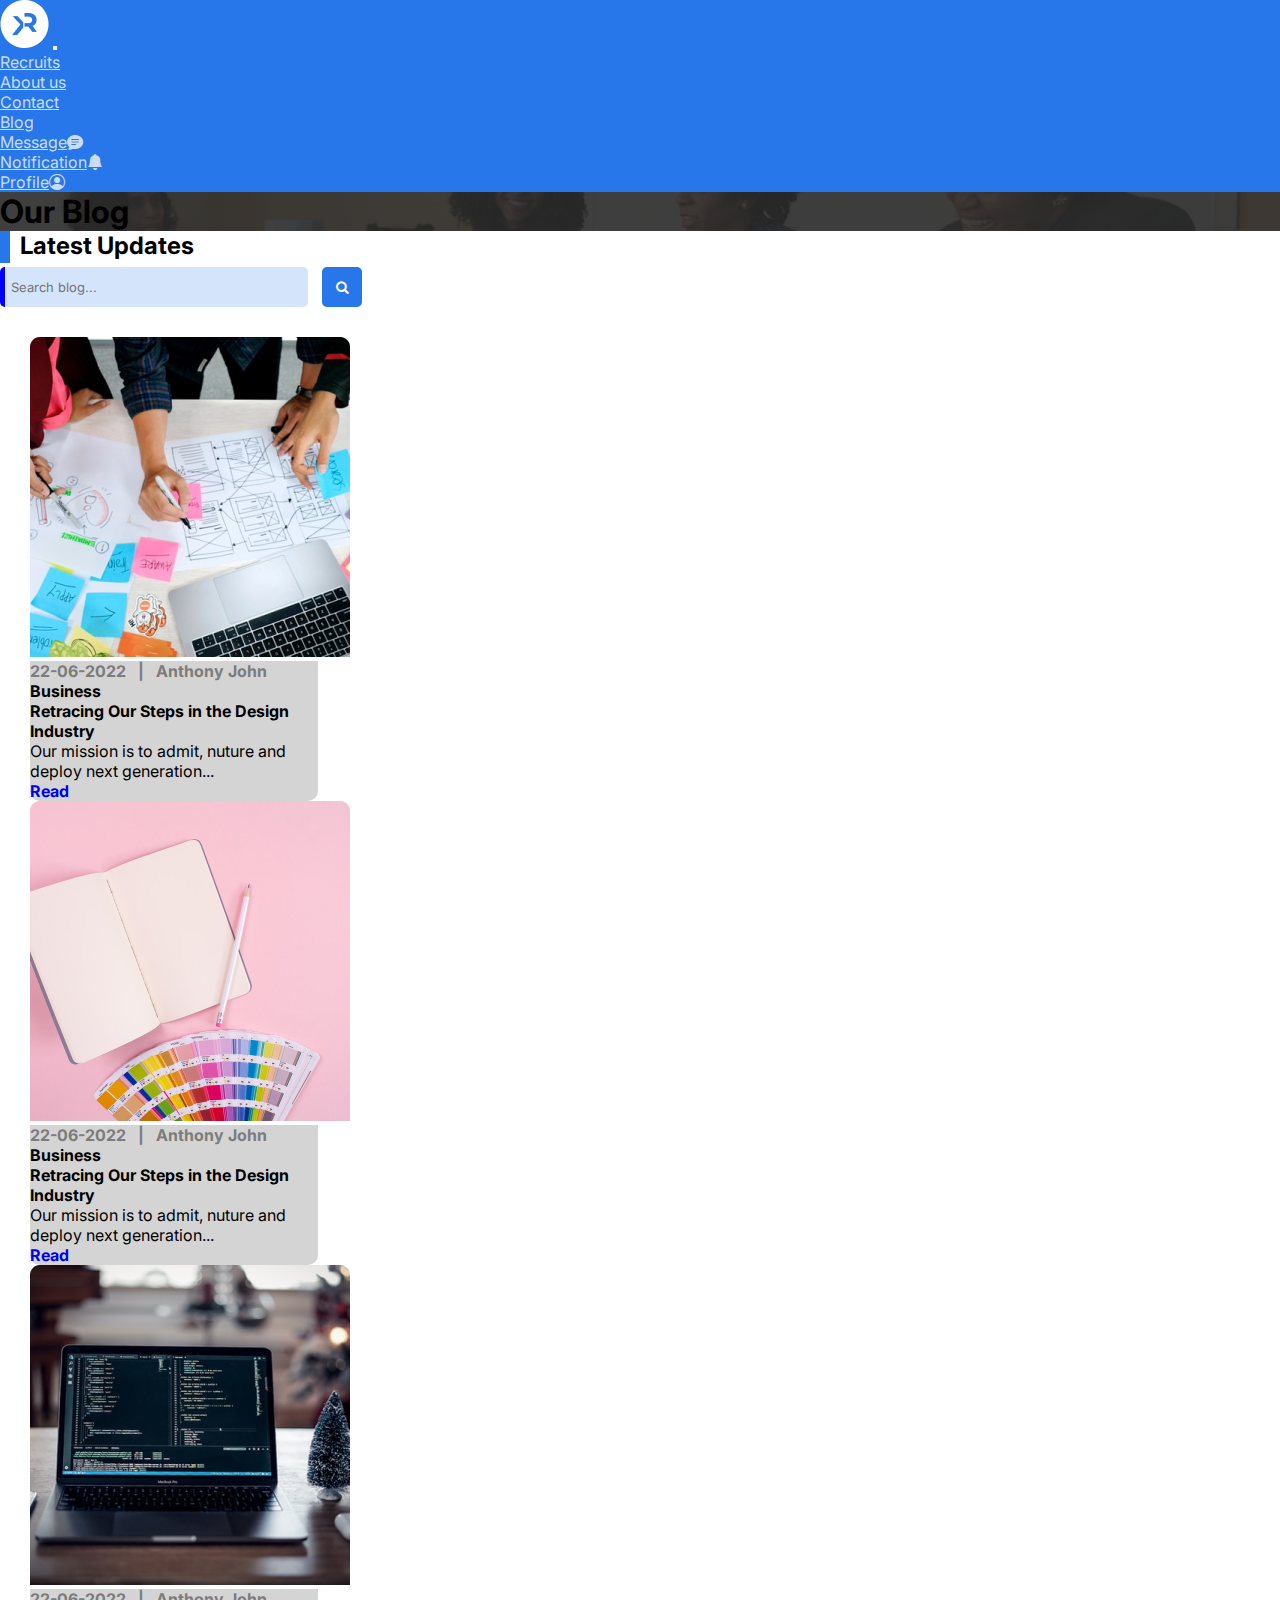
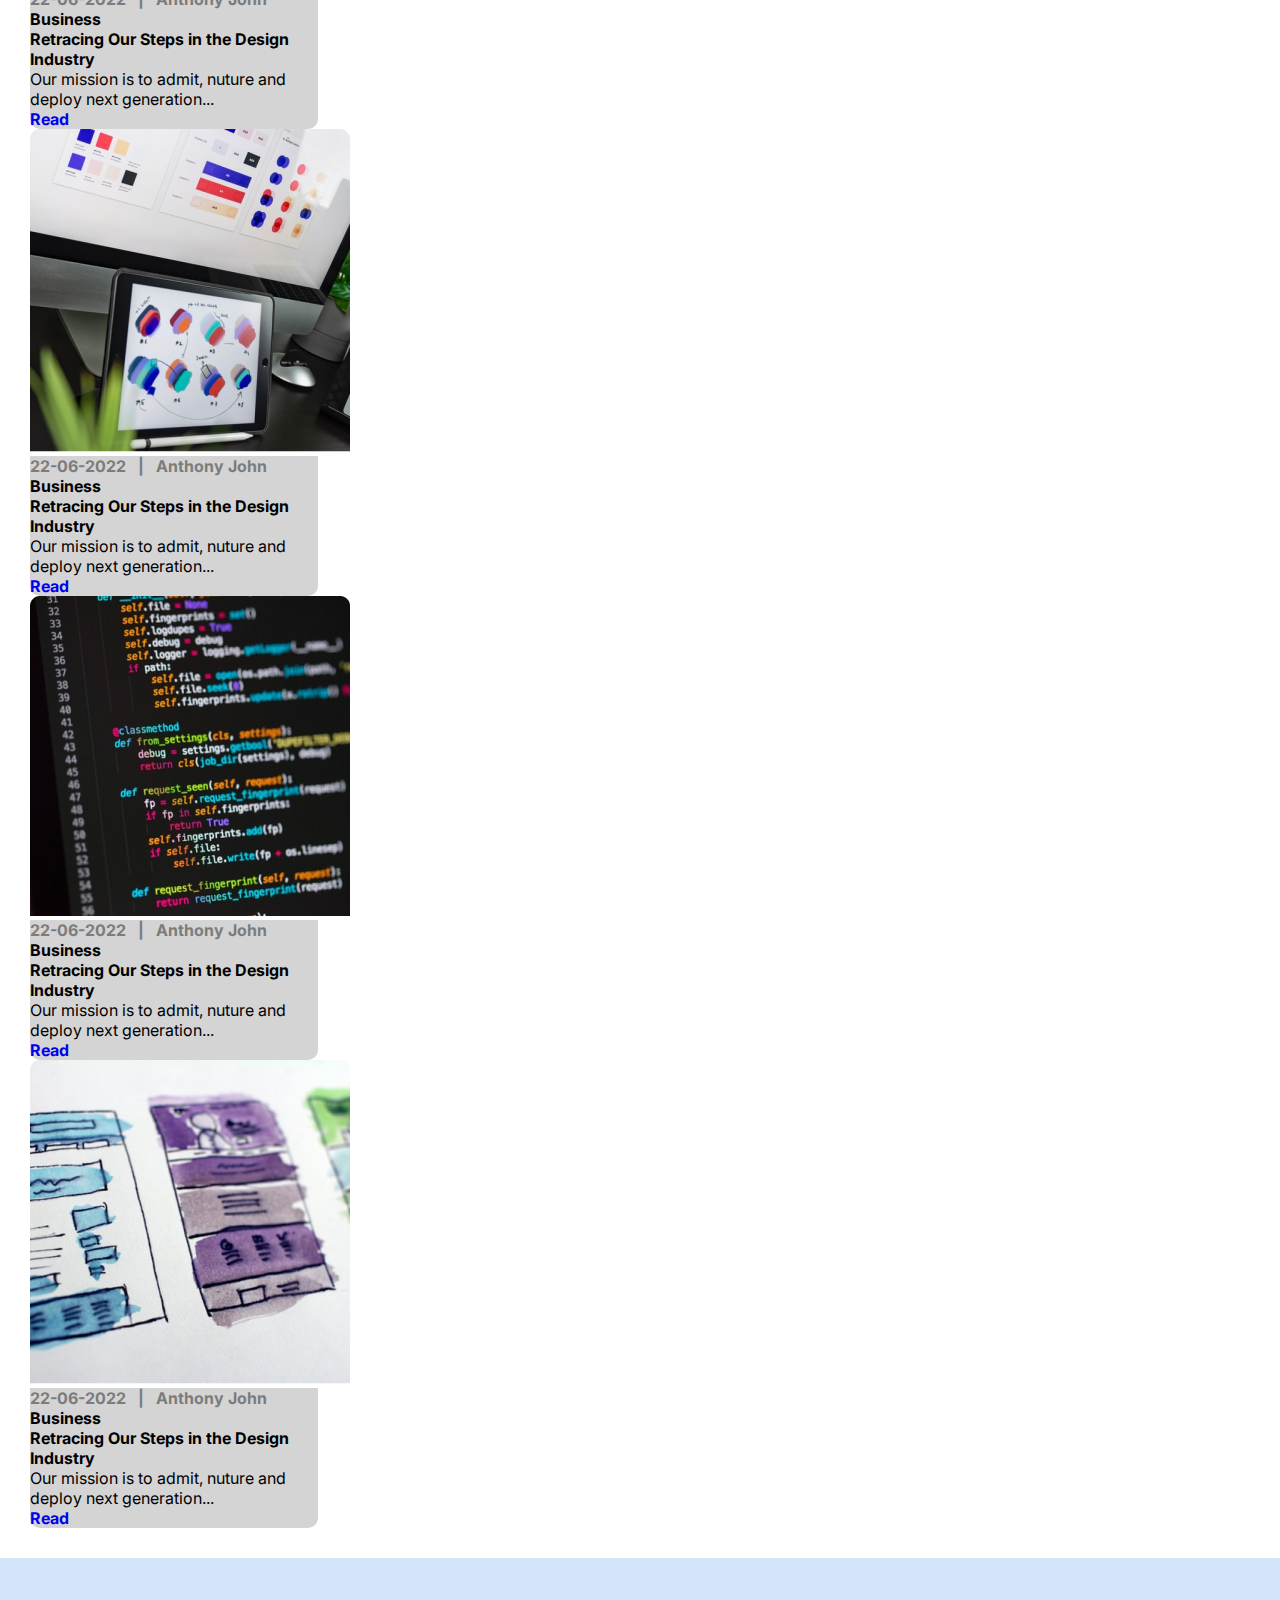
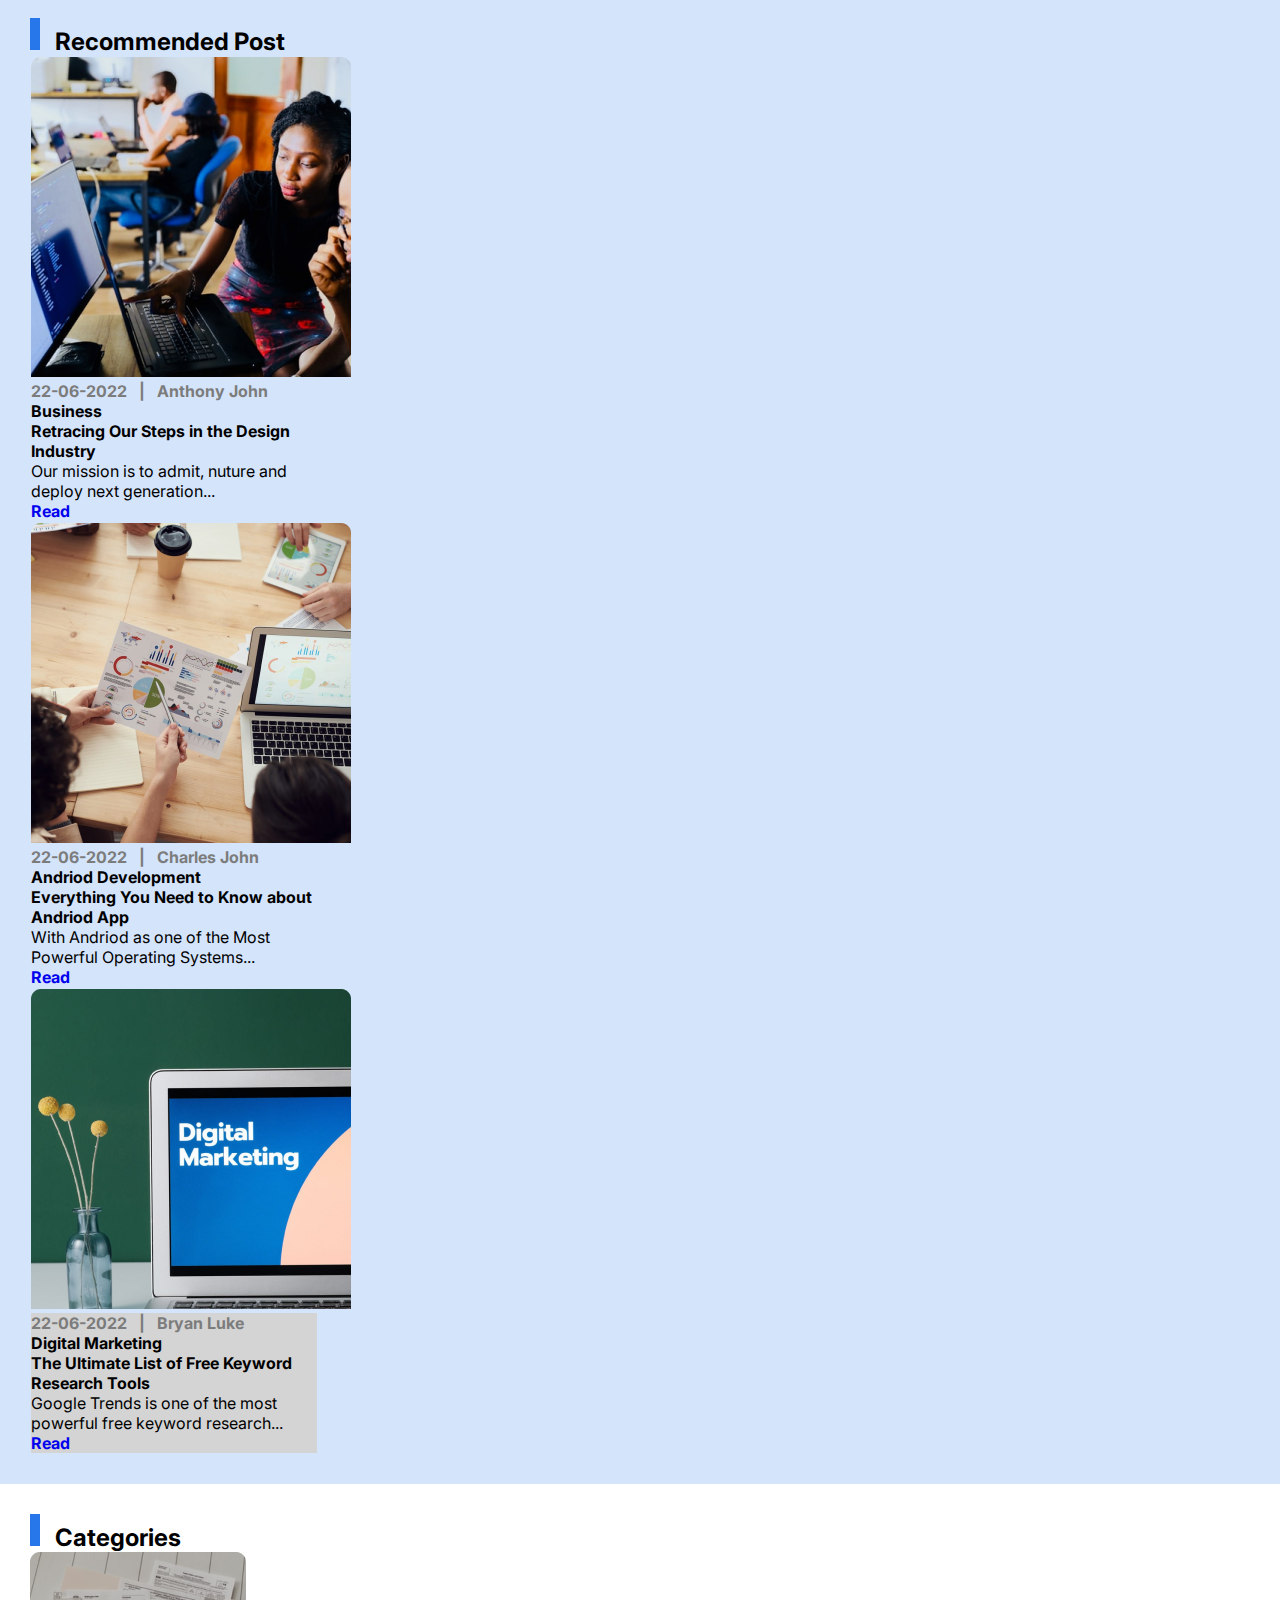
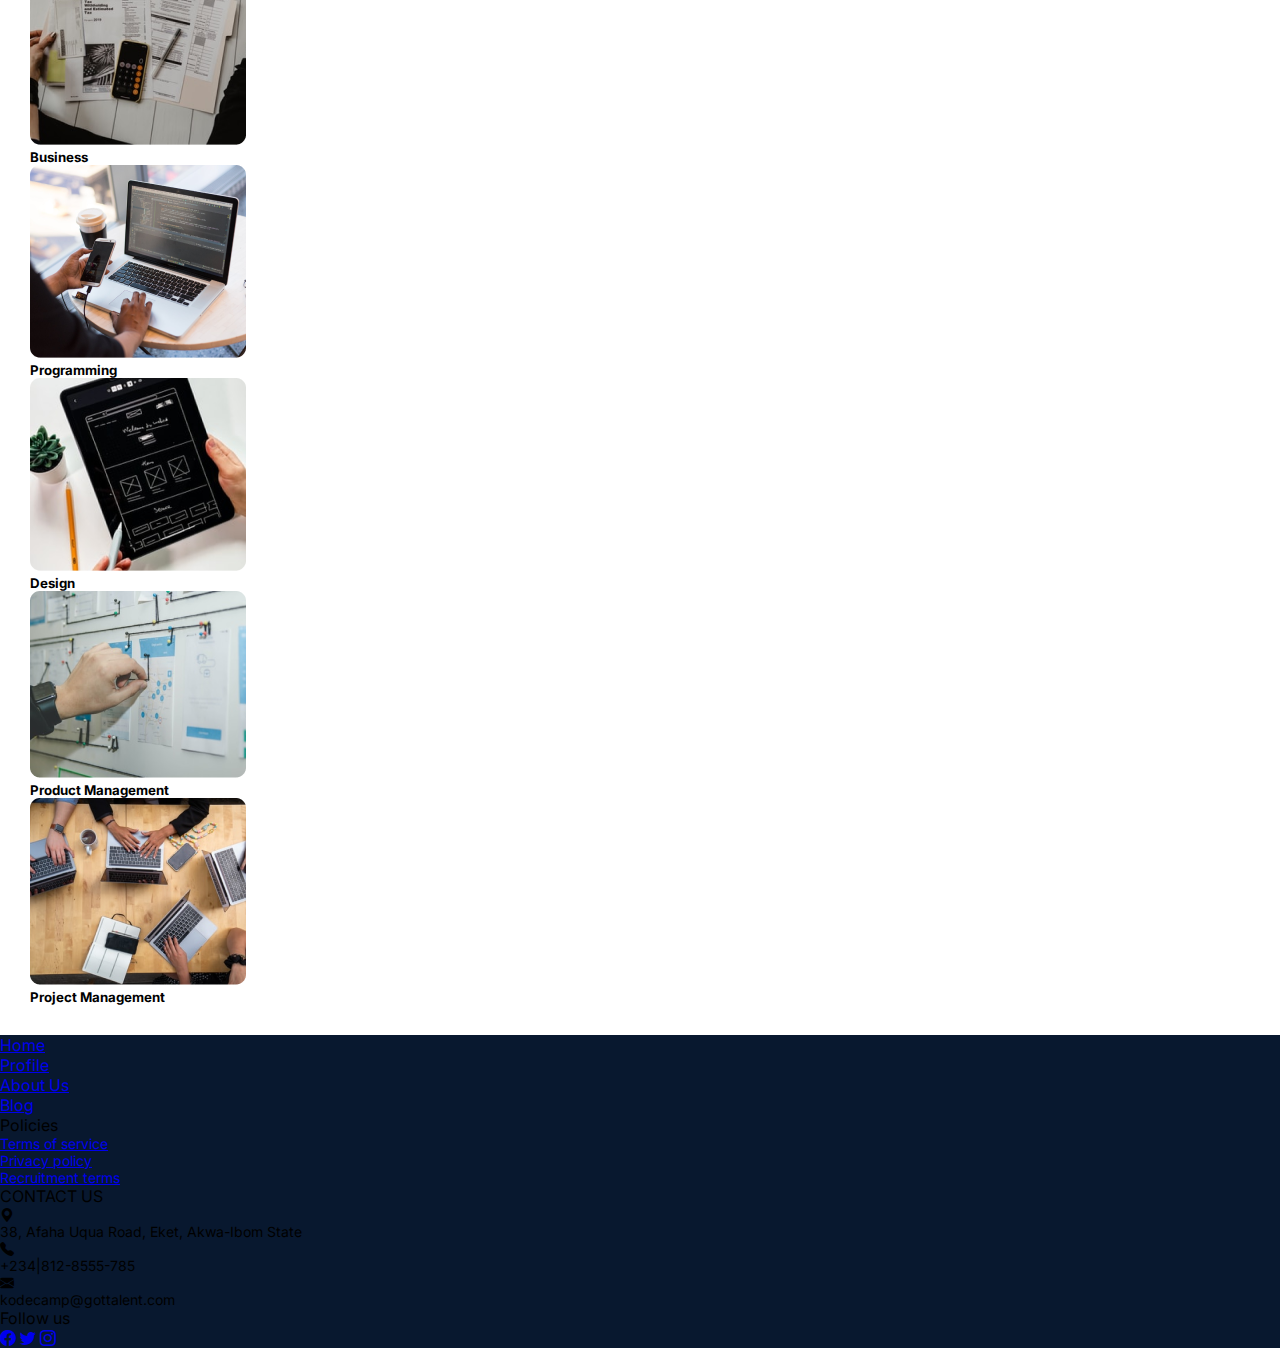
==== commit ee3260c7: "added font-awsome to the head" ====
--- a/blog-login.html
+++ b/blog-login.html
@@ -7,6 +7,7 @@
     <title>Blog</title>
     <!-- <link rel="stylesheet" href="css/bootstrap.min.css"> -->
     <link href="https://cdn.jsdelivr.net/npm/bootstrap@5.0.2/dist/css/bootstrap.min.css" rel="stylesheet" integrity="sha384-EVSTQN3/azprG1Anm3QDgpJLIm9Nao0Yz1ztcQTwFspd3yD65VohhpuuCOmLASjC" crossorigin="anonymous">
+    <link rel="stylesheet" href="https://cdn.jsdelivr.net/npm/bootstrap-icons@1.8.3/font/bootstrap-icons.css">
     <link rel="stylesheet" href="css/blog.css">
     <link rel="stylesheet" href="css/header-footer-logged-in.css">
     <link rel="stylesheet" href="https://cdnjs.cloudflare.com/ajax/libs/font-awesome/4.7.0/css/font-awesome.min.css">
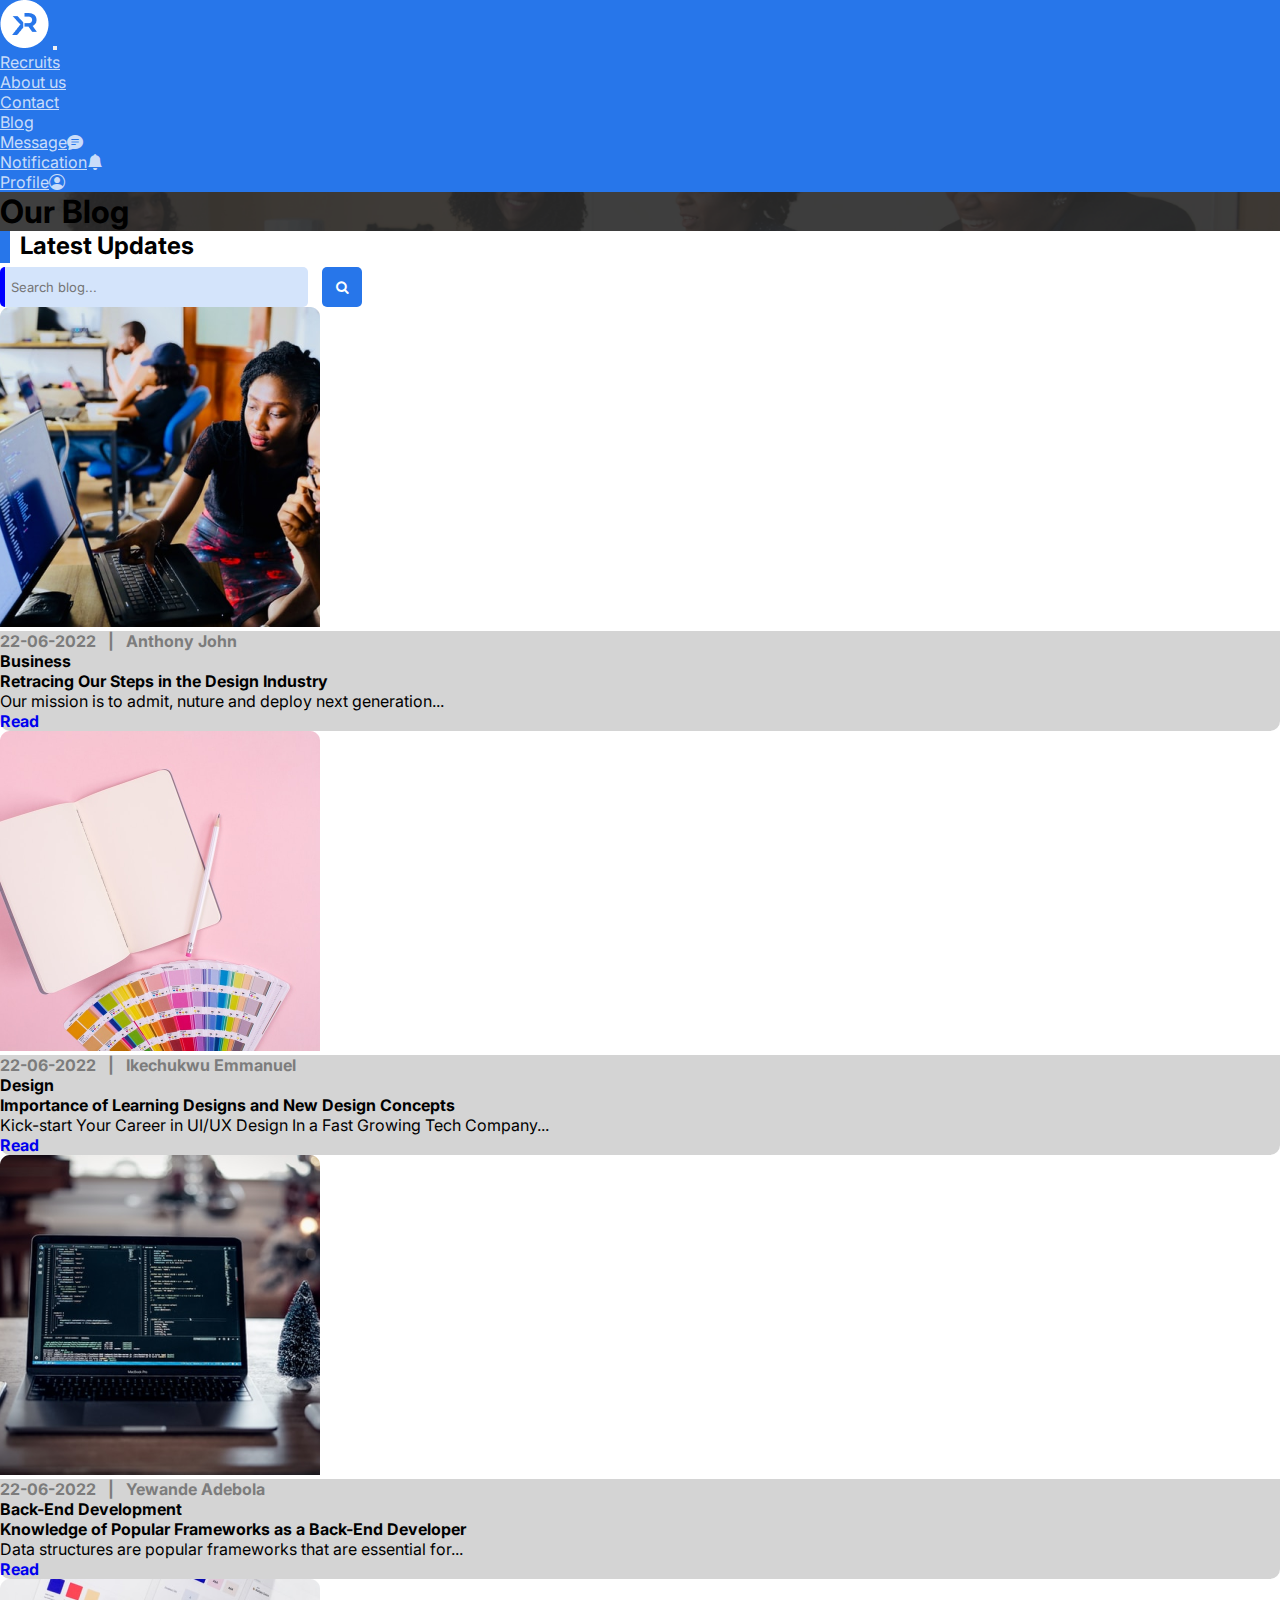
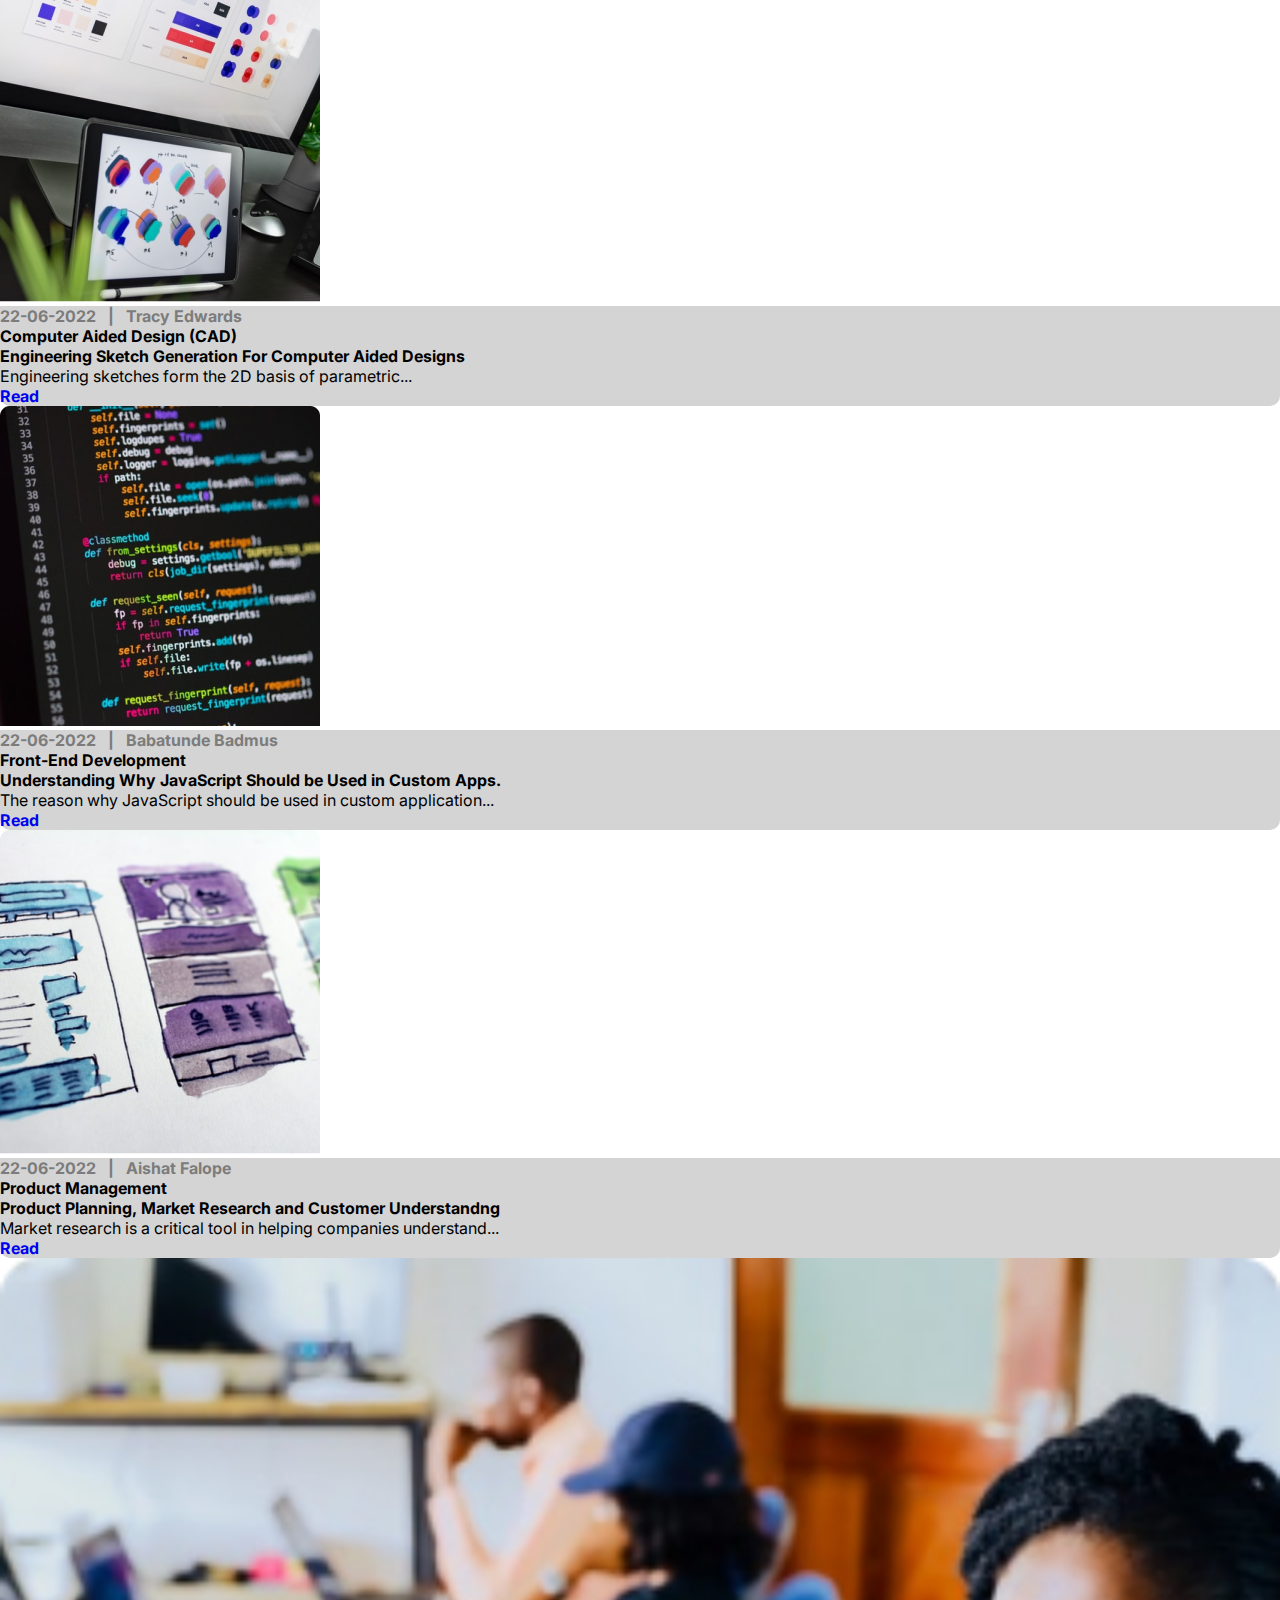
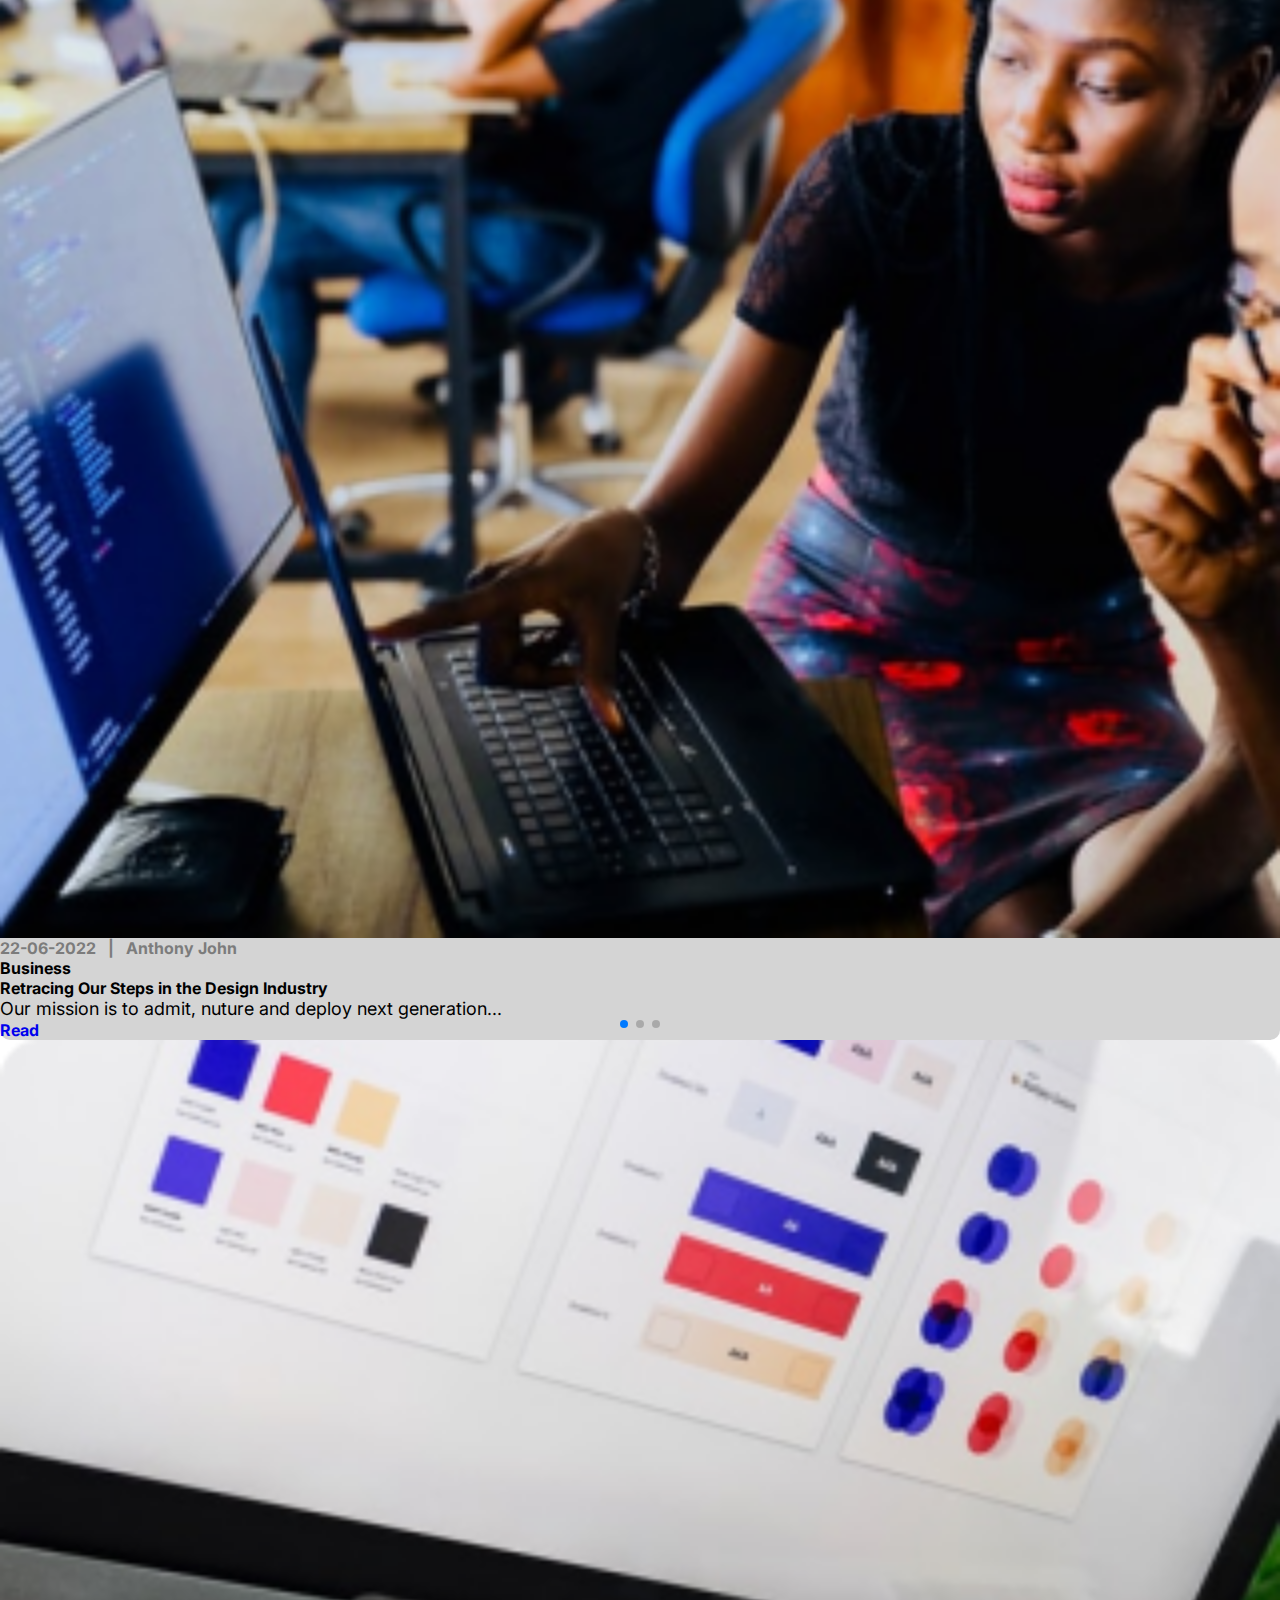
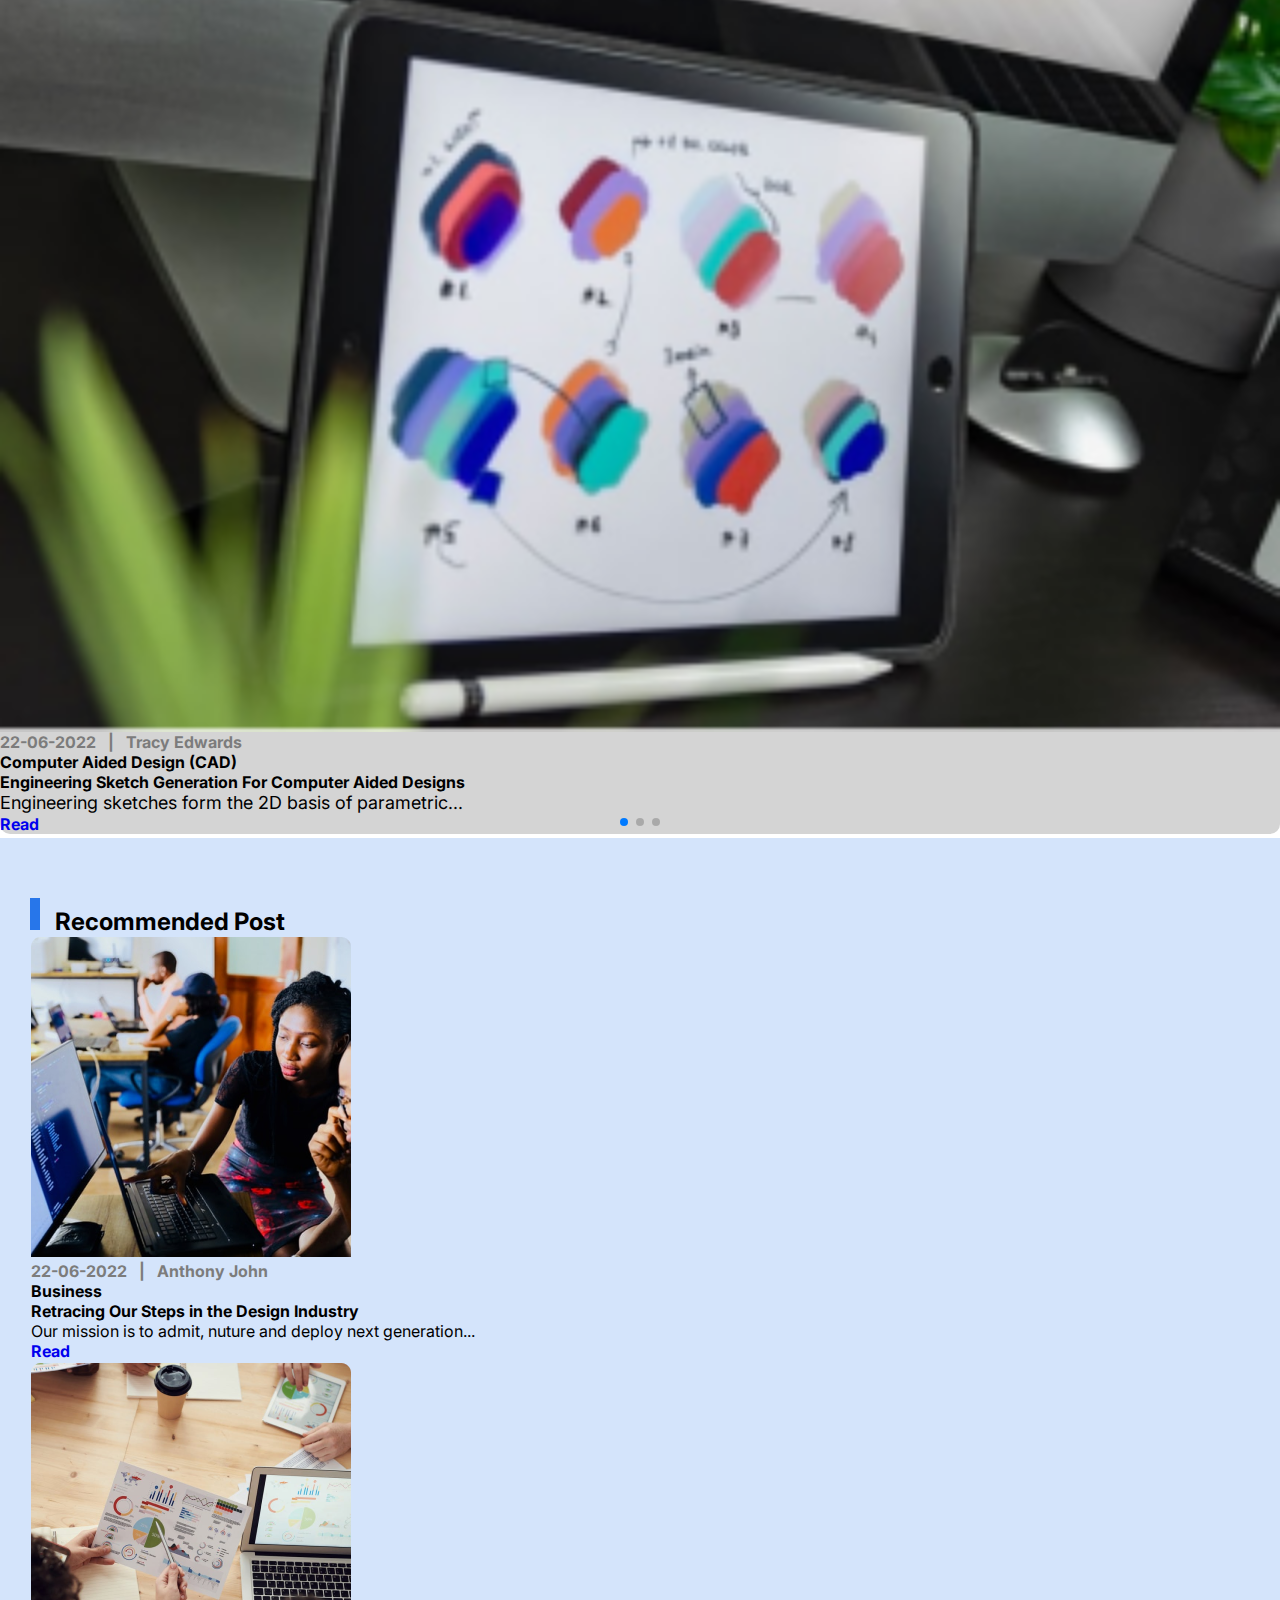
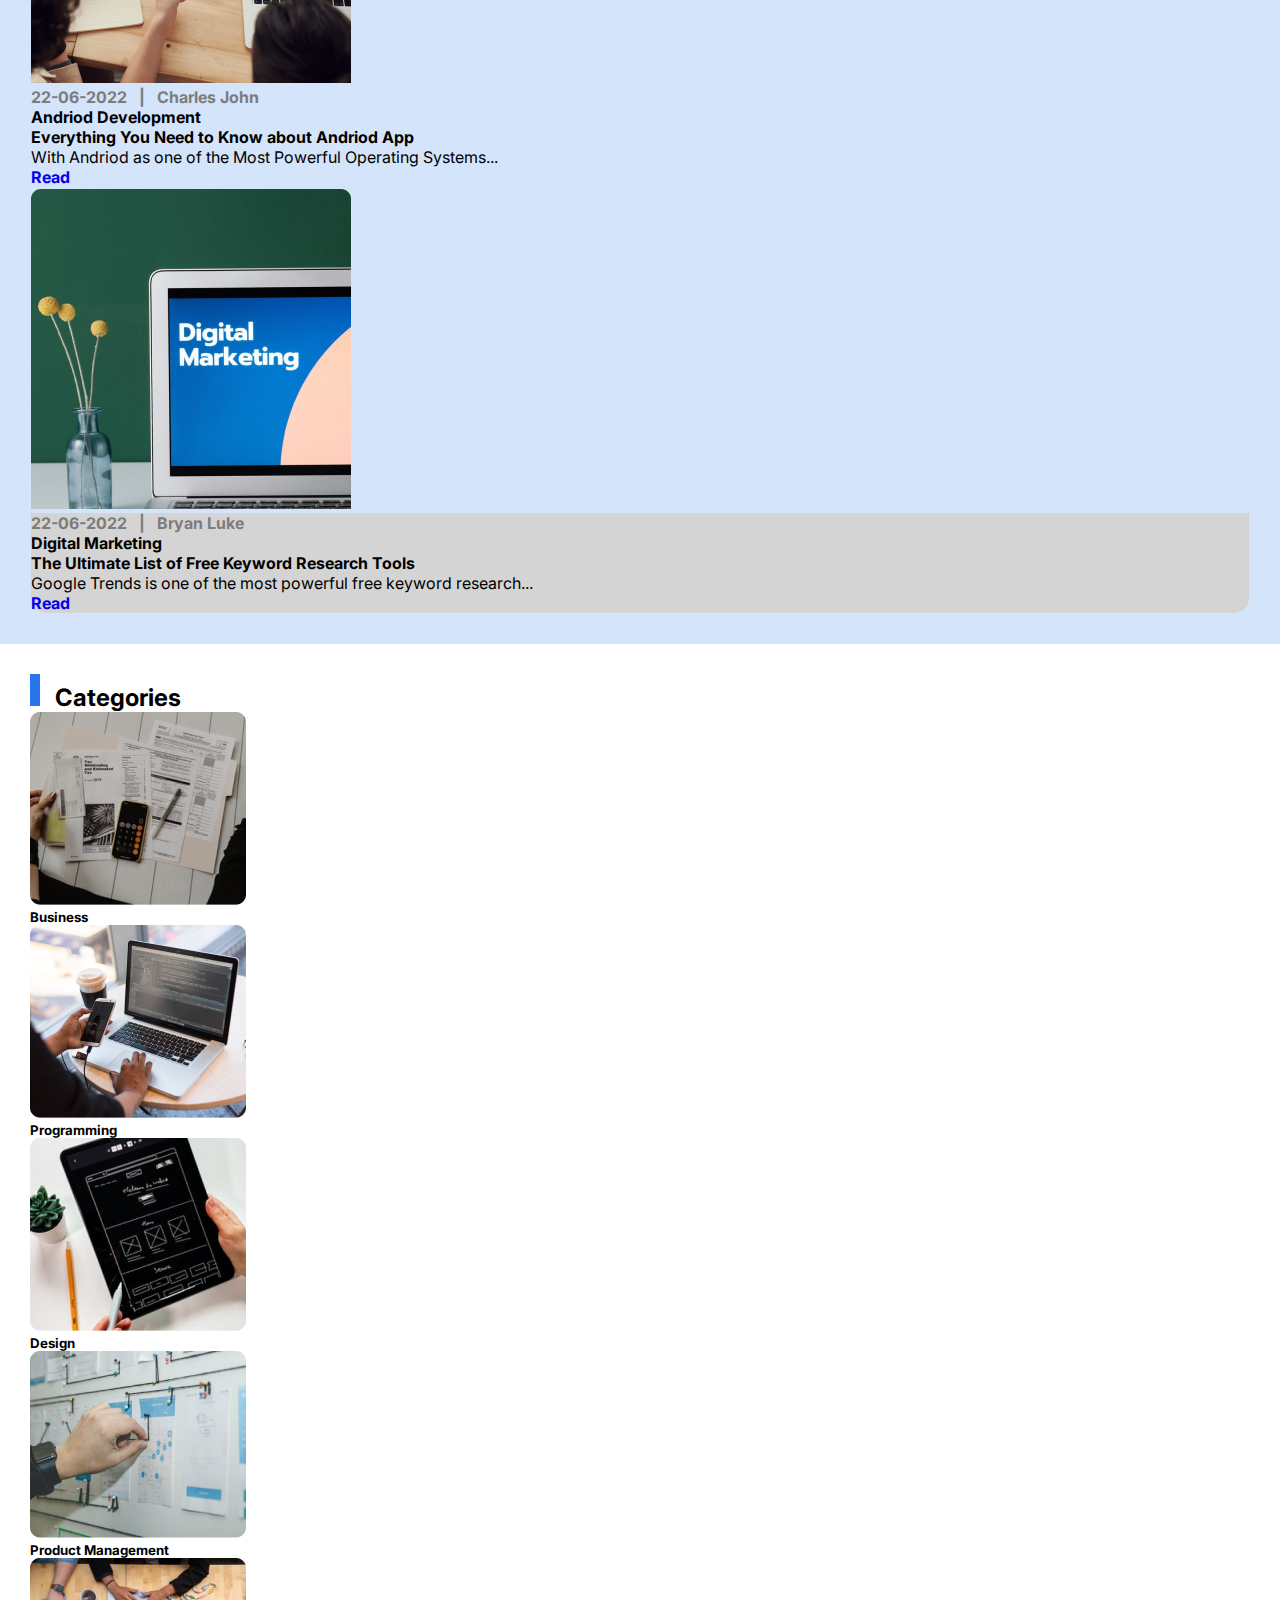
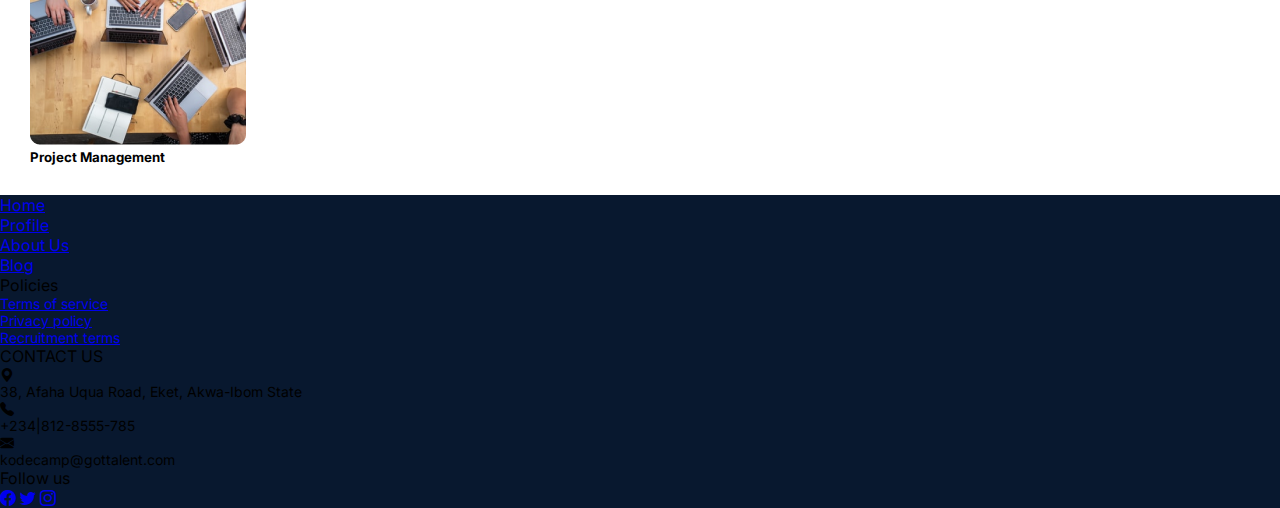
==== commit 28e9eddf: "first commit" ====
--- a/blog-login.html
+++ b/blog-login.html
@@ -1,19 +1,22 @@
 <!DOCTYPE html>
 <html lang="en">
 <head>
-    <meta charset="UTF-8">
-    <meta http-equiv="X-UA-Compatible" content="IE=edge">
-    <meta name="viewport" content="width=device-width, initial-scale=1.0">
-    <title>Blog</title>
-    <!-- <link rel="stylesheet" href="css/bootstrap.min.css"> -->
-    <link href="https://cdn.jsdelivr.net/npm/bootstrap@5.0.2/dist/css/bootstrap.min.css" rel="stylesheet" integrity="sha384-EVSTQN3/azprG1Anm3QDgpJLIm9Nao0Yz1ztcQTwFspd3yD65VohhpuuCOmLASjC" crossorigin="anonymous">
-    <link rel="stylesheet" href="https://cdn.jsdelivr.net/npm/bootstrap-icons@1.8.3/font/bootstrap-icons.css">
-    <link rel="stylesheet" href="css/blog.css">
-    <link rel="stylesheet" href="css/header-footer-logged-in.css">
-    <link rel="stylesheet" href="https://cdnjs.cloudflare.com/ajax/libs/font-awesome/4.7.0/css/font-awesome.min.css">
-    
-
-
+  <meta charset="UTF-8">
+  <meta http-equiv="X-UA-Compatible" content="IE=edge">
+  <meta name="viewport" content="width=device-width, initial-scale=1.0">
+  <title>Blog</title>
+  <!-- <link rel="stylesheet" href="css/bootstrap.min.css"> -->
+  <link href="https://cdn.jsdelivr.net/npm/bootstrap@5.0.2/dist/css/bootstrap.min.css" rel="stylesheet" integrity="sha384-EVSTQN3/azprG1Anm3QDgpJLIm9Nao0Yz1ztcQTwFspd3yD65VohhpuuCOmLASjC" crossorigin="anonymous">
+  <link rel="stylesheet" href="https://cdn.jsdelivr.net/npm/bootstrap-icons@1.8.3/font/bootstrap-icons.css">
+  <link rel="stylesheet" href="css/blog.css">
+  <link rel="stylesheet" href="css/header-footer-anonymous-user.css">
+  <link rel="stylesheet" href="https://cdnjs.cloudflare.com/ajax/libs/font-awesome/4.7.0/css/font-awesome.min.css">
+  
+<!-- Link Swiper's CSS -->
+<link
+rel="stylesheet"
+href="https://unpkg.com/swiper/swiper-bundle.min.css"
+/>
 
 </head>
 <body>
@@ -21,7 +24,7 @@
   <header>
     <nav class="navbar navbar-expand-lg navbar-dark bg-blue">
         <div class="container">
-          <a class="navbar-brand me-5 pe-5 active" aria-current="page" href="home.html"><img src="img/logged-in-header-logo.png" alt="Logo"></a>
+          <a class="navbar-brand me-5 pe-5" href="home.html"><img src="img/logged-in-header-logo.png" alt="Logo"></a>
           <button class="navbar-toggler" type="button" data-bs-toggle="collapse" data-bs-target="#navbarSupportedContent" aria-controls="navbarSupportedContent" aria-expanded="false" aria-label="Toggle navigation">
             <span class="navbar-toggler-icon"></span>
           </button>
@@ -37,7 +40,7 @@
                 <a class="nav-link ms-lg-2" href="contact-page-logged-in.html">Contact</a>
               </li>
               <li class="nav-item">
-                <a class="nav-link ms-lg-2" href="blog-login.html">Blog</a>
+                <a class="nav-link ms-lg-2 active" aria-current="page" href="#">Blog</a>
               </li>
             </ul>
             <ul class="navbar-nav ms-lg-auto mb-2 mb-lg-0">
@@ -57,274 +60,593 @@
 </header>
 
 
-    <section class="blog-hero-section p-5">
-        <div class="blog-hero-text">
-            <h1 class="blog-text-main text-light p-5 text-center">
-                Our Blog
-            </h1>
-        </div>
-    </section>
-
-
-    <section id="Latest-Update">
-        <div class="container">
-            <div class="row p-5">
-                <div class="col">
-                  <ul class="Latest-Update-Body">
-
-                    <li class="Latest-Update-Text">
-                        <div class="image-section flex">
-                          <img src="img/Line.png" alt="centered line">
-                        </div>
-                        <div>
-                          <h2> &nbsp; Latest Updates</h2>
-                        </div>
-                    </li>
-
-                  </ul>
-                </div>
-                <div class="col">
-                    <div class="topnav-main">
-                    <div class="search-container float-end">
-                        <form action="/action_page.php">
-                          <input type="text" placeholder="Search blog..." name="search">
-                          <button type="submit" class="float-end pb-3 ps-2 pe-2 me-3"><i class="fa fa-search"></i></button>
-                        </form>
-                      </div>
-                      </div>
-                </div>
-              </div>
-        </div>
-    </section>
-
-
-    <section id="cardss">
-        <div class="container">
-            <div class="row mb-5">
-              <div class="col">
-                <div class="card" style="width: 18rem;">
-                    <img src="./img/Blog287.png" class="card-img-top" alt="...">
-                    <div class="card-body">
-                        <p class="text-grey">22-06-2022 &nbsp; | &nbsp; Anthony John</p>
-                      <h5 class="card-title text-primary">Business</h5>
-                      <h4 class="card-title">Retracing Our Steps in the Design Industry</h4>
-                      <p class="card-text">Our mission is to admit, nuture and deploy next generation...</p>
-                      <div class="link">
-                      <a href="#" class="text-primary float-end">Read</a>
-                      </div>
-                      <!-- <a href="#" class="btn btn-primary">Read</a> -->
-                    </div>
-                  </div>
-              </div>
-              <div class="col">
-                <div class="card" style="width: 18rem;">
-                    <img src="./img/Blog286.png" class="card-img-top" alt="...">
-                    <div class="card-body">
-                        <p class="text-grey">22-06-2022 &nbsp; | &nbsp; Anthony John</p>
-                      <h5 class="card-title text-primary">Business</h5>
-                      <h4 class="card-title">Retracing Our Steps in the Design Industry</h4>
-                      <p class="card-text">Our mission is to admit, nuture and deploy next generation...</p>
-                      <div class="link">
-                      <a href="#" class="text-primary float-end">Read</a>
-                      </div>
-                      <!-- <a href="#" class="btn btn-primary">Read</a> -->
-                    </div>
-                  </div>
-              </div>
-              <div class="col">
-                <div class="card" style="width: 18rem;">
-                    <img src="./img/Blog285.png" class="card-img-top" alt="...">
-                    <div class="card-body">
-                        <p class="text-grey">22-06-2022 &nbsp; | &nbsp; Anthony John</p>
-                      <h5 class="card-title text-primary">Business</h5>
-                      <h4 class="card-title">Retracing Our Steps in the Design Industry</h4>
-                      <p class="card-text">Our mission is to admit, nuture and deploy next generation...</p>
-                      <div class="link">
-                      <a href="#" class="text-primary float-end">Read</a>
-                      </div>
-                      <!-- <a href="#" class="btn btn-primary">Read</a> -->
-                    </div>
-                  </div>
-              </div>
-            </div>
+<section class="blog-hero-section p-5">
+  <div class="row">
+    <div class="col-12">
+      <div class="blog-hero-text">
+        <h1 class="blog-text-main text-light p-5 text-center">
+            Our Blog
+        </h1>
+    </div>
+    </div>
+  </div>  
+  <div class="topnav-main mb-5">
+    <div class="search-container text-center">
+        <form action="/action_page.php">
+          <input type="text" placeholder="Search blog..." name="search">
+          <button type="submit" class="float-end pb-3 ps-2 pe-2 me-3"><i class="fa fa-search"></i></button>
+        </form>
+      </div>
+      </div>
+</section>
+
+
+<section id="Latest-Update">
+  <div class="container">
+      <div class="row p-5">
+          <div class="col">
+            <ul class="Latest-Update-Body">
+
+              <li class="Latest-Update-Text">
+                  <div class="image-section flex">
+                    <img src="img/Line.png" alt="centered line">
+                  </div>
+                  <div>
+                    <h2> &nbsp; Latest Updates</h2>
+                  </div>
+              </li>
+
+            </ul>
+          </div>
+          <div class="col">
+            <div class="search2">
+              <div class="topnav-main">
+              <div class="search-container float-end">
+                  <form action="/action_page.php">
+                    <input type="text" placeholder="Search blog..." name="search">
+                    <button type="submit" class="float-end pb-3 ps-2 pe-2 me-3"><i class="fa fa-search"></i></button>
+                  </form>
+                </div>
+                </div>
+                </div>
+          </div>
+        </div>
+  </div>
+</section>
+
+
+<section id="cardss">
+  <div class="container">
+      <div class="row mb-5">
+        <div class="col-lg-4 col-md-6 col-12 mb-4">
+          <div class="card">
+              <img src="./img/Blog306.png" class="card-img-top" alt="...">
+              <div class="card-body">
+                  <p class="text-grey">22-06-2022 &nbsp; | &nbsp; Anthony John</p>
+                <h5 class="card-title text-primary font-weight-bolder">Business</h5>
+                <h4 class="card-title">Retracing Our Steps in the Design Industry</h4>
+                <p class="card-text">Our mission is to admit, nuture and deploy next generation...</p>
+                <div class="link">
+                <a href="#" class="text-primary float-end">Read</a>
+                </div>
+                <!-- <a href="#" class="btn btn-primary">Read</a> -->
+              </div>
+            </div>
+        </div>
+        <div class="col-lg-4 col-md-6 col-12 mb-4">
+          <div class="card">
+              <img src="./img/Blog286.png" class="card-img-top" alt="...">
+              <div class="card-body">
+                  <p class="text-grey">22-06-2022 &nbsp; | &nbsp; Ikechukwu Emmanuel</p>
+                <h5 class="card-title text-primary font-weight-bolder">Design</h5>
+                <h4 class="card-title">Importance of Learning Designs and New Design Concepts</h4>
+                <p class="card-text">Kick-start Your Career in UI/UX Design In a Fast Growing Tech Company...</p>
+                <div class="link">
+                <a href="#" class="text-primary float-end">Read</a>
+                </div>
+                <!-- <a href="#" class="btn btn-primary">Read</a> -->
+              </div>
+            </div>
+        </div>
+        <div class="col-lg-4 col-md-6 col-12 mb-4 third-card">
+          <div class="card">
+              <img src="./img/Blog285.png" class="card-img-top" alt="...">
+              <div class="card-body">
+                  <p class="text-grey">22-06-2022 &nbsp; | &nbsp; Yewande Adebola</p>
+                <h5 class="card-title text-primary font-weight-bolder">Back-End Development</h5>
+                <h4 class="card-title"> Knowledge of Popular Frameworks as a Back-End Developer</h4>
+                <p class="card-text">Data structures are popular frameworks that are essential for...</p>
+                <div class="link">
+                <a href="#" class="text-primary float-end">Read</a>
+                </div>
+                <!-- <a href="#" class="btn btn-primary">Read</a> -->
+              </div>
+            </div>
+        </div>
+
+
+        <div class="col-lg-4 col-md-6 col-12 mb-4 mt-3">
+          <div class="card">
+              <img src="./img/Blog299.png" class="card-img-top" alt="...">
+              <div class="card-body">
+                  <p class="text-grey">22-06-2022 &nbsp; | &nbsp; Tracy Edwards</p>
+                <h5 class="card-title text-primary">Computer Aided Design (CAD)</h5>
+                <h4 class="card-title">Engineering Sketch Generation For Computer Aided Designs</h4>
+                <p class="card-text">Engineering sketches form the 2D basis of parametric...</p>
+                <div class="link">
+                <a href="#" class="text-primary float-end">Read</a>
+                </div>
+                <!-- <a href="#" class="btn btn-primary">Read</a> -->
+              </div>
+            </div>
+  </div>
+  <div class="col-lg-4 col-md-6 col-12 mt-3">
+          <div class="card">
+              <img src="./img/Blog298.png" class="card-img-top" alt="...">
+              <div class="card-body">
+                  <p class="text-grey">22-06-2022 &nbsp; | &nbsp; Babatunde Badmus</p>
+                <h5 class="card-title text-primary">Front-End  Development</h5>
+                <h4 class="card-title">Understanding Why JavaScript Should be Used in Custom Apps. </h4>
+                <p class="card-text">The reason why JavaScript should be used in custom application...</p>
+                <div class="link">
+                <a href="#" class="text-primary float-end">Read</a>
+                </div>
+                <!-- <a href="#" class="btn btn-primary">Read</a> -->
+              </div>
+            </div>
+      </div>
+  <div class="col-lg-4 col-md-6 col-12 mt-3">
+              <div class="card">
+              <img src="./img/Blog297.png" class="card-img-top" alt="...">
+              <div class="card-body">
+                  <p class="text-grey">22-06-2022 &nbsp; | &nbsp; Aishat Falope</p>
+                <h5 class="card-title text-primary">Product Management</h5>
+                <h4 class="card-title">Product Planning, Market Research and Customer Understandng</h4>
+                <p class="card-text">Market research is a critical tool in helping companies understand...</p>
+                <div class="link">
+                <a href="#" class="text-primary float-end">Read</a>
+                </div>
+                <!-- <a href="#" class="btn btn-primary">Read</a> -->
+              </div>
+            </div>
+      </div>
+
+
+      </div>
+    
+
+      <div class="row mb-5">
           
-
-            <div class="row mb-5">
-                <div class="col">
-                    <div class="col">
-                        <div class="card" style="width: 18rem;">
-                            <img src="./img/Blog299.png" class="card-img-top" alt="...">
-                            <div class="card-body">
-                                <p class="text-grey">22-06-2022 &nbsp; | &nbsp; Anthony John</p>
-                              <h5 class="card-title text-primary">Business</h5>
-                              <h4 class="card-title">Retracing Our Steps in the Design Industry</h4>
-                              <p class="card-text">Our mission is to admit, nuture and deploy next generation...</p>
-                              <div class="link">
-                              <a href="#" class="text-primary float-end">Read</a>
-                              </div>
-                              <!-- <a href="#" class="btn btn-primary">Read</a> -->
-                            </div>
-                          </div>
-                      </div>
-                </div>
-                <div class="col">
-                    <div class="col">
-                        <div class="card" style="width: 18rem;">
-                            <img src="./img/Blog298.png" class="card-img-top" alt="...">
-                            <div class="card-body">
-                                <p class="text-grey">22-06-2022 &nbsp; | &nbsp; Anthony John</p>
-                              <h5 class="card-title text-primary">Business</h5>
-                              <h4 class="card-title">Retracing Our Steps in the Design Industry</h4>
-                              <p class="card-text">Our mission is to admit, nuture and deploy next generation...</p>
-                              <div class="link">
-                              <a href="#" class="text-primary float-end">Read</a>
-                              </div>
-                              <!-- <a href="#" class="btn btn-primary">Read</a> -->
-                            </div>
-                          </div>
-                      </div>
-                    </div>
-                <div class="col">
-                    <div class="col">
-                        <div class="card" style="width: 18rem;">
-                            <img src="./img/Blog297.png" class="card-img-top" alt="...">
-                            <div class="card-body">
-                                <p class="text-grey">22-06-2022 &nbsp; | &nbsp; Anthony John</p>
-                              <h5 class="card-title text-primary">Business</h5>
-                              <h4 class="card-title">Retracing Our Steps in the Design Industry</h4>
-                              <p class="card-text">Our mission is to admit, nuture and deploy next generation...</p>
-                              <div class="link">
-                              <a href="#" class="text-primary float-end">Read</a>
-                              </div>
-                              <!-- <a href="#" class="btn btn-primary">Read</a> -->
-                            </div>
-                          </div>
-                      </div>
-                    </div>
-                </div>
-        </div>
-    </section>
-
-
-    <section id="Recommended-post">
-        <div class="container">
-            <div class="row p-5">
-                <div class="col">
-                  <ul class="Recommended-Post-Body">
-
-                    <li class="Recommended-Post-Text">
-                        <div class="image-section flex">
-                            <h2><img src="img/Line.png" alt="centered line"> &nbsp; Recommended Post</h2>
-                        </div>
-                    </li>
-                  </ul>
-                </div>
-            </div>
-            <div class="row pb-5">
-                <div class="col">
-                  <div class="card" style="width: 18rem;">
-                      <img src="./img/Blog306.png" class="card-img-top" alt="...">
-                      <div class="card-body">
-                          <p class="text-grey">22-06-2022 &nbsp; | &nbsp; Anthony John</p>
-                        <h5 class="card-title text-primary">Business</h5>
-                        <h4 class="card-title">Retracing Our Steps in the Design Industry</h4>
-                        <p class="card-text">Our mission is to admit, nuture and deploy next generation...</p>
-                        <div class="link">
-                        <a href="blog-readpage.html" class="text-primary float-end">Read</a>
-                        </div>
-                        <!-- <a href="#" class="btn btn-primary">Read</a> -->
-                      </div>
-                    </div>
-                </div>
-                <div class="col">
-                  <div class="card" style="width: 18rem;">
-                      <img src="./img/Blog305.png" class="card-img-top" alt="...">
-                      <div class="card-body">
-                          <p class="text-grey">22-06-2022 &nbsp; | &nbsp; Charles John</p>
-                        <h5 class="card-title text-primary">Andriod Development</h5>
-                        <h4 class="card-title">Everything You Need to Know about Andriod App</h4>
-                        <p class="card-text">With Andriod as one of the Most Powerful Operating Systems...</p>
-                        <div class="link">
-                        <a href="#" class="text-primary float-end">Read</a>
-                        </div>
-                        <!-- <a href="#" class="btn btn-primary">Read</a> -->
-                      </div>
-                    </div>
-                </div>
-                <div class="col">
-                  <div class="card" style="width: 18rem;">
-                      <img src="./img/Blog304.png" class="card-img-top" alt="...">
-                      <div class="card-body" style="background-color: #D4D4D4;">
-                          <p class="text-grey">22-06-2022 &nbsp; | &nbsp; Bryan Luke</p>
-                        <h5 class="card-title text-primary">Digital Marketing</h5>
-                        <h4 class="card-title">The Ultimate List of Free Keyword Research Tools</h4>
-                        <p class="card-text">Google Trends is one of the most powerful free keyword research...</p>
-                        <div class="link">
-                        <a href="#" class="text-primary float-end">Read</a>
-                        </div>
-                        <!-- <a href="#" class="btn btn-primary">Read</a> -->
-                      </div>
-                    </div>
-                </div>
-              </div>
-        </div>
-    </section> 
-   
-   
-   
-   <section id="card-five">
-        <div class="container">
-            <div class="row p-5">
-                <div class="col">
-                  <ul class="flex">
-
-                    <li class="flex">
-                        <div class="image-section flex">
-                            <h2><img src="img/Line.png" alt="centered line"> &nbsp; Categories</h2>
-                        </div>
-                    </li>
-                  </ul>
-                </div>
-            </div>
-
-
-                <div class="row">
-                    <div class="col">
-                        <div class="cardes">
-                            <img src="./img/Blog312.png" class="card-img-top" alt="...">
-                            <h5 class="card-title mt-3">Business</h5>
-                          </div>
-                    </div>
-                    <div class="col">
-                        <div class="cardes">
-                            <img src="./img/Blog313.png" class="card-img-top" alt="...">
-                            <h5 class="card-title mt-3">Programming</h5>
-                          </div>
-                    </div>
-                    <div class="col">
-                        <div class="cardes">
-                            <img src="./img/Blog314.png" class="card-img-top" alt="...">
-                            <h5 class="card-title mt-3">Design</h5>
-                          </div>
-                    </div>
-                    <div class="col">
-                        <div class="cardes">
-                            <img src="./img/Blog315.png" class="card-img-top" alt="...">
-                            <h5 class="card-title mt-3">Product Management</h5>
-                          </div>
-                    </div>
-                    <div class="col">
-                        <div class="cardes">
-                            <img src="./img/Blog316.png" class="card-img-top" alt="...">
-                            <h5 class="card-title mt-3">Project Management</h5>
-                          </div>
-                    </div>
-                </div>
-
-
-
-        </div>
-   </section>
+          </div>
+  </div>
+</section>
+
+<section id="cardss-two">
+<div class="container">
+    <div class="row mb-5">
+      <div class="swiper mySwiper">
+        <div class="swiper-wrapper">
+
+          <div class="swiper-slide">
+            <div class="col-lg-4 col-md-6 col-12 mb-4">
+              <div class="card">
+                  <img src="./img/Blog306.png" class="card-img-top" alt="...">
+                  <div class="card-body">
+                      <p class="text-grey">22-06-2022 &nbsp; | &nbsp; Anthony John</p>
+                    <h5 class="card-title text-primary font-weight-bolder">Business</h5>
+                    <h4 class="card-title">Retracing Our Steps in the Design Industry</h4>
+                    <p class="card-text">Our mission is to admit, nuture and deploy next generation...</p>
+                    <div class="link">
+                    <a href="#" class="text-primary float-end">Read</a>
+                    </div>
+                    <!-- <a href="#" class="btn btn-primary">Read</a> -->
+                  </div>
+                </div>
+            </div>
+          </div>
+          <div class="swiper-slide">
+            <div class="col-lg-4 col-md-6 col-12 mb-4">
+              <div class="card">
+                  <img src="./img/Blog287.png" class="card-img-top" alt="...">
+                  <div class="card-body">
+                      <p class="text-grey">22-06-2022 &nbsp; | &nbsp; Ikechukwu Emmanuel</p>
+                    <h5 class="card-title text-primary font-weight-bolder">Design</h5>
+                    <h4 class="card-title">Importance of Learning Designs and New Design Concepts</h4>
+                    <p class="card-text">Kick-start Your Career in UI/UX Design In a Fast Growing Tech Company...</p>
+                    <div class="link">
+                    <a href="#" class="text-primary float-end">Read</a>
+                    </div>
+                    <!-- <a href="#" class="btn btn-primary">Read</a> -->
+                  </div>
+                </div>
+            </div>
+          </div>
+          <div class="swiper-slide">
+            <div class="col-lg-4 col-md-6 col-12 mb-4">
+              <div class="card">
+                  <img src="./img/Blog285.png" class="card-img-top" alt="...">
+                  <div class="card-body">
+                      <p class="text-grey">22-06-2022 &nbsp; | &nbsp; Yewande Adebola</p>
+                    <h5 class="card-title text-primary font-weight-bolder">Back-End Development</h5>
+                    <h4 class="card-title">Knowledge of Popular Frameworks as a Back-End Developer</h4>
+                    <p class="card-text">Data structures are popular frameworks that are essential for...</p>
+                    <div class="link">
+                    <a href="#" class="text-primary float-end">Read</a>
+                    </div>
+                    <!-- <a href="#" class="btn btn-primary">Read</a> -->
+                  </div>
+                </div>
+            </div>
+          </div>
+          <!-- <div class="swiper-slide">Slide 4</div>
+          <div class="swiper-slide">Slide 5</div>
+          <div class="swiper-slide">Slide 6</div>
+          <div class="swiper-slide">Slide 7</div>
+          <div class="swiper-slide">Slide 8</div>
+          <div class="swiper-slide">Slide 5</div>
+          <div class="swiper-slide">Slide 6</div>
+          <div class="swiper-slide">Slide 7</div>
+          <div class="swiper-slide">Slide 8</div>
+          <div class="swiper-slide">Slide 9</div> -->
+        </div>
+        <div class="swiper-pagination"></div>
+      </div>
+
+
+      <div class="swiper mySwiper">
+        <div class="swiper-wrapper">
+      <div class="swiper-slide">
+        <div class="col-lg-4 col-md-6 col-12 mb-4 mt-3">
+          <div class="card">
+              <img src="./img/Blog299.png" class="card-img-top" alt="...">
+              <div class="card-body">
+                  <p class="text-grey">22-06-2022 &nbsp; | &nbsp; Tracy Edwards</p>
+                <h5 class="card-title text-primary">Computer Aided Design (CAD)</h5>
+                <h4 class="card-title">Engineering Sketch Generation For Computer Aided Designs</h4>
+                <p class="card-text">Engineering sketches form the 2D basis of parametric...</p>
+                <div class="link">
+                <a href="#" class="text-primary float-end">Read</a>
+                </div>
+                <!-- <a href="#" class="btn btn-primary">Read</a> -->
+              </div>
+            </div>
+          </div>
+      </div>
+      
+      <div class="swiper-slide">
+        <div class="col-lg-4 col-md-6 col-12 mt-3">
+          <div class="card">
+              <img src="./img/Blog298.png" class="card-img-top" alt="...">
+              <div class="card-body">
+                  <p class="text-grey">22-06-2022 &nbsp; | &nbsp; Babatunde Badmus</p>
+                <h5 class="card-title text-primary">Front-End  Development</h5>
+                <h4 class="card-title">Understanding Why JavaScript Should be Used in Custom Apps. </h4>
+                <p class="card-text">The reason why JavaScript should be used in custom application...</p>
+                <div class="link">
+                <a href="#" class="text-primary float-end">Read</a>
+                </div>
+                <!-- <a href="#" class="btn btn-primary">Read</a> -->
+              </div>
+            </div>
+        </div>
+      </div>
+    
+      <div class="swiper-slide">
+        <div class="col-lg-4 col-md-6 col-12 mt-3">
+          <div class="card">
+          <img src="./img/Blog297.png" class="card-img-top" alt="...">
+          <div class="card-body">
+              <p class="text-grey">22-06-2022 &nbsp; | &nbsp; Aishat Falope</p>
+            <h5 class="card-title text-primary">Product Management</h5>
+            <h4 class="card-title">Product Planning, Market Research and Customer Understandng</h4>
+            <p class="card-text">Market research is a critical tool in helping companies understand...</p>
+            <div class="link">
+            <a href="#" class="text-primary float-end">Read</a>
+            </div>
+            <!-- <a href="#" class="btn btn-primary">Read</a> -->
+          </div>
+        </div>
+        </div>
+      </div>
+    
+
+
+
+      </div>
+      <div class="swiper-pagination"></div>
+      </div>
+    </div>
+</div>
+</section>
+
+<section id="Recommended-post">
+  <div class="container">
+      <div class="row p-3">
+          <div class="col-12">
+            <ul class="Recommended-Post-Body">
+
+              <li class="Recommended-Post-Text">
+                  <div class="image-section flex">
+                      <h2><img src="img/Line.png" alt="centered line"> &nbsp; Recommended Post</h2>
+                  </div>
+              </li>
+            </ul>
+          </div>
+      </div>
+      <div class="row pb-5">
+          <div class="col-lg-4 col-md-6 col-12 mb-4">
+            <div class="card">
+                <img src="./img/Blog306.png" class="card-img-top" alt="...">
+                <div class="card-body">
+                    <p class="text-grey">22-06-2022 &nbsp; | &nbsp; Anthony John</p>
+                  <h5 class="card-title text-primary">Business</h5>
+                  <h4 class="card-title">Retracing Our Steps in the Design Industry</h4>
+                  <p class="card-text">Our mission is to admit, nuture and deploy next generation...</p>
+                  <div class="link">
+                  <a href="blog-readpage.html" class="text-primary float-end">Read</a>
+                  </div>
+                  <!-- <a href="#" class="btn btn-primary">Read</a> -->
+                </div>
+              </div>
+          </div>
+          <div class="col-lg-4 col-md-6 col-12 mb-4">
+            <div class="card">
+                <img src="./img/Blog305.png" class="card-img-top" alt="...">
+                <div class="card-body">
+                    <p class="text-grey">22-06-2022 &nbsp; | &nbsp; Charles John</p>
+                  <h5 class="card-title text-primary">Andriod Development</h5>
+                  <h4 class="card-title">Everything You Need to Know about Andriod App</h4>
+                  <p class="card-text">With Andriod as one of the Most Powerful Operating Systems...</p>
+                  <div class="link">
+                  <a href="#" class="text-primary float-end">Read</a>
+                  </div>
+                  <!-- <a href="#" class="btn btn-primary">Read</a> -->
+                </div>
+              </div>
+          </div>
+          <div class="col-lg-4 col-md-6 col-12 mb-4">
+            <div class="card">
+                <img src="./img/Blog304.png" class="card-img-top" alt="...">
+                <div class="card-body rounded-bottom" style="background-color: #D4D4D4;">
+                    <p class="text-grey">22-06-2022 &nbsp; | &nbsp; Bryan Luke</p>
+                  <h5 class="card-title text-primary">Digital Marketing</h5>
+                  <h4 class="card-title">The Ultimate List of Free Keyword Research Tools</h4>
+                  <p class="card-text">Google Trends is one of the most powerful free keyword research...</p>
+                  <div class="link">
+                  <a href="#" class="text-primary float-end">Read</a>
+                  </div>
+                  <!-- <a href="#" class="btn btn-primary">Read</a> -->
+                </div>
+              </div>
+          </div>
+        </div>
+  </div>
+</section> 
+
+<section id="Recommended-post2">
+<div class="container">
+  <div class="row p-3">
+    <div class="col-12">
+      <ul class="Recommended-Post-Body">
+
+        <li class="Recommended-Post-Text">
+            <div class="image-section flex">
+                <h2><img src="img/Line.png" alt="centered line"> &nbsp; Recommended Post</h2>
+            </div>
+        </li>
+      </ul>
+    </div>
+</div>
+    <div class="row pb-5">
+      <div class="swiper mySwiper">
+        <div class="swiper-wrapper">
+
+      <div class="swiper-slide">
+        <div class="col-lg-4 col-md-6 col-12 mb-4">
+          <div class="card">
+              <img src="./img/Blog306.png" class="card-img-top" alt="...">
+              <div class="card-body">
+                  <p class="text-grey">22-06-2022 &nbsp; | &nbsp; Anthony John</p>
+                <h5 class="card-title text-primary">Business</h5>
+                <h4 class="card-title">Retracing Our Steps in the Design Industry</h4>
+                <p class="card-text">Our mission is to admit, nuture and deploy next generation...</p>
+                <div class="link">
+                <a href="blog-readpage.html" class="text-primary float-end">Read</a>
+                </div>
+                <!-- <a href="#" class="btn btn-primary">Read</a> -->
+              </div>
+            </div>
+        </div>
+      </div>
+      <div class="swiper-slide">
+        <div class="col-lg-4 col-md-6 col-12 mb-4">
+          <div class="card">
+              <img src="./img/Blog305.png" class="card-img-top" alt="...">
+              <div class="card-body">
+                  <p class="text-grey">22-06-2022 &nbsp; | &nbsp; Charles John</p>
+                <h5 class="card-title text-primary">Andriod Development</h5>
+                <h4 class="card-title">Everything You Need to Know about Andriod App</h4>
+                <p class="card-text">With Andriod as one of the Most Powerful Operating Systems...</p>
+                <div class="link">
+                <a href="#" class="text-primary float-end">Read</a>
+                </div>
+                <!-- <a href="#" class="btn btn-primary">Read</a> -->
+              </div>
+            </div>
+        </div>
+      </div>
+      <div class="swiper-slide">
+        <div class="col-lg-4 col-md-6 col-12 mb-4">
+          <div class="card">
+              <img src="./img/Blog304.png" class="card-img-top" alt="...">
+              <div class="card-body rounded-bottom" style="background-color: #D4D4D4;">
+                  <p class="text-grey">22-06-2022 &nbsp; | &nbsp; Bryan Luke</p>
+                <h5 class="card-title text-primary">Digital Marketing</h5>
+                <h4 class="card-title">The Ultimate List of Free Keyword Research Tools</h4>
+                <p class="card-text">Google Trends is one of the most powerful free keyword research...</p>
+                <div class="link">
+                <a href="#" class="text-primary float-end">Read</a>
+                </div>
+                <!-- <a href="#" class="btn btn-primary">Read</a> -->
+              </div>
+            </div>
+        </div>
+      </div>
+        
+
+    </div>
+    <div class="swiper-pagination"></div>
+  </div>
+      </div>
+
+
+      
+</div>
+</section> 
+
+
+<section id="card-five">
+  <div class="container">
+      <div class="row p-3">
+          <div class="col-12 mb-4">
+            <ul>
+
+              <li>
+                  <div class="image-section mt-4">
+                      <h2><img src="img/Line.png" alt="centered line"> &nbsp; Categories</h2>
+                  </div>
+              </li>
+            </ul>
+          </div>
+      </div>
+
+        <div>
+          <div class="row" style="
+          justify-content: center;">
+              <div class="col-lg-2 col-md-4 col-12 mb-4">
+                  <div class="cardes">
+                      <img src="./img/Blog312.png" class="card-img-top" alt="...">
+                      <h5 class="card-title mt-3">Business</h5>
+                    </div>
+              </div>
+              <div class="col-lg-2 col-md-4 col-12 mb-4">
+                  <div class="cardes">
+                      <img src="./img/Blog313.png" class="card-img-top" alt="...">
+                      <h5 class="card-title mt-3">Programming</h5>
+                    </div>
+              </div>
+              <div class="col-lg-2 col-md-4 col-12 mb-4">
+                  <div class="cardes">
+                      <img src="./img/Blog314.png" class="card-img-top" alt="...">
+                      <h5 class="card-title mt-3">Design</h5>
+                    </div>
+              </div>
+              <div class="col-lg-2 col-md-4 col-12 mb-4">
+                  <div class="cardes">
+                      <img src="./img/Blog315.png" class="card-img-top" alt="...">
+                      <h5 class="card-title mt-3">Product Management</h5>
+                    </div>
+              </div>
+              <div class="col-lg-2 col-md-4 col-12 mb-4">
+                  <div class="cardes">
+                      <img src="./img/Blog316.png" class="card-img-top" alt="...">
+                      <h5 class="card-title mt-3">Project Management</h5>
+                    </div>
+              </div>
+              <div class="col-lg-2 col-md-4 col-12 mb-4">
+                
+            </div>
+          </div>
+          
+
+
+  </div>
+</section>
+
+
+
+<section id="card-fives">
+<div class="container">
+  <div class="row p-3">
+      <div class="col-12 mb-4">
+        <ul>
+
+          <li>
+              <div class="image-section mt-4">
+                  <h2><img src="img/Line.png" alt="centered line"> &nbsp; Categories</h2>
+              </div>
+          </li>
+        </ul>
+      </div>
+  </div>
+
+    <div>
+      <div class="row" style="
+      justify-content: center;">
+
+  <div class="swiper mySwiper">
+    <div class="swiper-wrapper">
+
+
+      <div class="swiper-slide">
+        <div class="col-lg-2 col-md-4 col-12 mb-4">
+          <div class="cardes">
+              <img src="./img/Blog312.png" class="card-img-top" alt="...">
+              <h5 class="card-title mt-3">Business</h5>
+            </div>
+      </div>
+      </div>
+          
+
+          <div class="swiper-slide">
+            <div class="col-lg-2 col-md-4 col-12 mb-4">
+              <div class="cardes">
+                  <img src="./img/Blog313.png" class="card-img-top" alt="...">
+                  <h5 class="card-title mt-3">Programming</h5>
+                </div>
+          </div>
+          </div>
+          
+
+          <div class="swiper-slide">
+            <div class="col-lg-2 col-md-4 col-12 mb-4">
+              <div class="cardes">
+                  <img src="./img/Blog314.png" class="card-img-top" alt="...">
+                  <h5 class="card-title mt-3">Design</h5>
+                </div>
+          </div>
+          </div>
+          
+          <div class="swiper-slide">
+            <div class="col-lg-2 col-md-4 col-12 mb-4">
+              <div class="cardes">
+                  <img src="./img/Blog315.png" class="card-img-top" alt="...">
+                  <h5 class="card-title mt-3">Product Management</h5>
+                </div>
+          </div>
+          </div>
+           
+          <div class="swiper-slide">
+            <div class="col-lg-2 col-md-4 col-12 mb-4">
+              <div class="cardes">
+                  <img src="./img/Blog316.png" class="card-img-top" alt="...">
+                  <h5 class="card-title mt-3">Project Management</h5>
+                </div>
+          </div>
+          </div>
+         
+
+
+        </div>
+          <div class="swiper-pagination"></div>
+      </div>
+      </div>
+      
+
+
+</div>
+</section>
+
 
 
    <footer class="bg-footer">
@@ -399,10 +721,31 @@
 </footer>
 
 
-
-
-
 <script src="https://cdn.jsdelivr.net/npm/bootstrap@5.0.2/dist/js/bootstrap.bundle.min.js" integrity="sha384-MrcW6ZMFYlzcLA8Nl+NtUVF0sA7MsXsP1UyJoMp4YLEuNSfAP+JcXn/tWtIaxVXM" crossorigin="anonymous"></script>
+    <!-- <script src="js/bootstrap.min.js"></script> -->
+
+    <!-- Swiper JS -->
+    <script src="https://unpkg.com/swiper/swiper-bundle.min.js"></script>
+
+    <!-- Initialize Swiper -->
+    <script>
+      var swiper = new Swiper(".mySwiper", {
+        spaceBetween: 30,
+        centeredSlides: true,
+        autoplay: {
+          delay: 2500,
+          disableOnInteraction: false,
+        },
+        pagination: {
+          el: ".swiper-pagination",
+          clickable: true,
+        },
+        navigation: {
+          nextEl: ".swiper-button-next",
+          prevEl: ".swiper-button-prev",
+        },
+      });
+    </script>
     <!-- <script src="js/bootstrap.min.js"></script> -->
 </body>
 </html>--- a/css/blog.css
+++ b/css/blog.css
@@ -49,12 +49,18 @@
     padding: 6px;
 }
   
+
+.swiper {
+  display: none;
+}
   .topnav .search-container button:hover {
     background: #2776ea57;
   }
 
 
-
+  #Latest-Update .topnav-main {
+    display: block;
+  }
 
   .topnav-main input[type=text] {
     padding: 6px;
@@ -83,6 +89,10 @@
     background: #2776ea57;
   }
 
+  .topnav-main {
+    display: none;
+  }
+
   .card {
     border: 0;
   }
@@ -99,6 +109,85 @@
   #Recommended-post .Recommended-Post-Body {
     margin-top: 30px;
   }
+  #Recommended-post .card-title {
+    text-decoration: none;
+    font-weight: 700;
+    font-size: 16px;
+  }
+
+  #Recommended-post {
+    background: #D4E4FB;
+  }
+
+  #Recommended-post .card .card-body .text-grey{
+    color: #7c7c7c;
+    font-weight: 700;
+    font-size: 16px;
+  }
+
+  #Recommended-post .card .card-body .link a {
+    text-decoration: none;
+    font-weight: 700;
+    font-size: 16px;
+  }
+
+  #Recommended-post{
+    padding: 30px;
+  }
+
+
+
+
+
+  
+  
+
+  #Recommended-post2 .card-img-top {
+    border: 0;
+  }
+
+  #Recommended-post2 .card {
+    border: 1px solid #D4E4FB;
+    border-radius: 20px;
+  }
+
+  #Recommended-post2 .Recommended-Post-Body {
+    margin-top: 30px;
+  }
+  #Recommended-post2 .card-title {
+    text-decoration: none;
+    font-weight: 700;
+    font-size: 16px;
+  }
+
+  #Recommended-post2 {
+    background: #D4E4FB;
+  }
+
+  #Recommended-post2 .card .card-body .text-grey{
+    color: #7c7c7c;
+    font-weight: 700;
+    font-size: 16px;
+  }
+
+  #Recommended-post2 .card .card-body .link a {
+    text-decoration: none;
+    font-weight: 700;
+    font-size: 16px;
+  }
+
+  #Recommended-post2{
+    padding: 30px;
+  }
+
+  #Recommended-post2{
+    display: none;
+  }
+
+
+
+
+
 
   #cardss .card .card-body {
     background: #D4D4D4;
@@ -116,17 +205,71 @@
     font-size: 16px;
   }
 
-  #cardss{
+  /* #cardss{
     padding: 30px;
-  }
-
-  #Recommended-post{
+  } */
+
+  
+  
+
+
+
+
+
+
+
+
+
+
+  #cardss-two .card .card-body {
+    background: #D4D4D4;
+    border-radius: 0px 0px 10px 10px;
+  }
+
+  #cardss-two .card .card-body .text-grey{
+    color: #7c7c7c;
+    font-weight: 700;
+    font-size: 16px;
+  }
+  #cardss-two .card .card-body .link a {
+    text-decoration: none;
+    font-weight: 700;
+    font-size: 16px;
+  }
+
+  /* #cardss-two{
     padding: 30px;
-  }
+  } */
+
+  #cardss-two .card-title {
+    text-decoration: none;
+    font-weight: 700;
+    font-size: 16px;
+  }
+
+  
+
+
+
+
+
+
+
+
+
+
+
+  
 
   #card-five {
     padding: 30px;
   }
+  #card-fives {
+    display: none;
+  }
+  #card-fives {
+    padding: 30px;
+  }
 
   #cardss .card-title {
     text-decoration: none;
@@ -134,27 +277,7 @@
     font-size: 16px;
   }
 
-  #Recommended-post .card-title {
-    text-decoration: none;
-    font-weight: 700;
-    font-size: 16px;
-  }
-
-  #Recommended-post {
-    background: #D4E4FB;
-  }
-
-  #Recommended-post .card .card-body .text-grey{
-    color: #7c7c7c;
-    font-weight: 700;
-    font-size: 16px;
-  }
-
-  #Recommended-post .card .card-body .link a {
-    text-decoration: none;
-    font-weight: 700;
-    font-size: 16px;
-  }
+ 
 
   #card-five .cardes .card-bodys {
     background: #D4D4D4;
@@ -184,11 +307,78 @@
     display: flex;
   }
 
+  
+
+  .swiper {
+    width: 100%;
+    height: 100%;
+  }
+
+  #Recommended-post2 .swiper-slide {
+    font-size: 18px;
+    background: #D4E4FB;
+  }
+  .swiper-slide {
+    font-size: 18px;
+    background: #fff;
+
+    /* Center slide text vertically */
+    display: -webkit-box;
+    display: -ms-flexbox;
+    display: -webkit-flex;
+    display: flex;
+    -webkit-box-pack: center;
+    -ms-flex-pack: center;
+    -webkit-justify-content: center;
+    justify-content: center;
+    -webkit-box-align: center;
+    -ms-flex-align: center;
+    -webkit-align-items: center;
+    align-items: center;
+  }
+
+  .swiper-slide img {
+    display: block;
+    width: 100%;
+    height: 100%;
+    object-fit: cover;
+  }
+
+
+
   @media (max-width: 426px) {
     .blog-hero-section {
       width: 100%;
     }
 
+    #cardss {
+      display: none;
+      padding: 30px;
+    }
+
+    #card-fives {
+      display: block;
+    }
+
+    #card-five {
+      display: none;
+    }
+
+    .swiper {
+      display: block;
+    }
+
+    .topnav-main {
+      display: block;
+    }
+
+    #Recommended-post{
+      display: none;
+    }
+
+    #Recommended-post2{
+      display: block;
+    }
     /* #Latest-Update {
       width: 350px;
       padding: 10px;
@@ -208,6 +398,10 @@
 
     #Latest-Update .link {
     text-align: center;
+    }
+
+    #Latest-Update .search2 {
+      display: none;
     }
 
     #Latest-Update .topnav {
@@ -232,6 +426,9 @@
         margin: 0;
     }
    
+   .blog-hero-section .topnav-main input[type=text] {
+      width: 155px;
+  }
 
     .topnav input[type=text] {
       width: 65%;
@@ -245,6 +442,11 @@
   #Recommended-post .Recommended-Post-Body {
     padding-left: 0;
   }
+
+  #Recommended-post2 .Recommended-Post-Body {
+    padding-left: 0;
+  }
+
   #Latest-Update .Latest-Update-Body .Latest-Update-Text h2{
       height: 50%;
     }
@@ -255,6 +457,8 @@
 
     #Latest-Update .Latest-Update-Body {
       padding-left: 0;
+      width: 200px;
+      margin-bottom: 0;
     }
     #Latest-Update .Latest-Update-Body .Latest-Update-Text h2{
       font-size: 20px;
@@ -267,10 +471,24 @@
       font-weight: 700;
     }
 
+    #Recommended-post2 .Recommended-Post-Body .Recommended-Post-Text h2{
+      font-size: 18px;
+      font-weight: 700;
+    }
+
     #card-five h2{
       font-size: 25px;
       font-weight: 700;
     }
+
+    #card-fives h2{
+      font-size: 25px;
+      font-weight: 700;
+    }
+
+    #cardss-two {
+     padding: 30px;
+  }
   }
 
   @media (max-width: 769px) {
--- a/css/header-footer-anonymous-user.css
+++ b/css/header-footer-anonymous-user.css
@@ -0,0 +1,65 @@
+@import url('https://fonts.googleapis.com/css2?family=Inter:wght@400;700&display=swap');
+
+* {
+    margin: 0;
+    padding: 0;
+    box-sizing: border-box;
+    font-family: 'Inter', sans-serif;
+}
+
+.bg-blue {
+    background-color: rgba(39, 118, 234, 1);
+}
+
+.navbar-dark .navbar-nav .nav-link {
+    color: rgba(255,255,255,.75);
+}
+
+.btn-outline-blue {
+    width: 118px;
+    border: 2px solid #fff;
+    border-radius: 8px;
+    background-color: transparent;
+    color: #fff;
+}
+
+.btn-outline-blue:hover {
+    border: 2px solid transparent;;
+    border-radius: 8px;
+    background-color: #fff;
+    color: rgba(39, 118, 234, 1);
+}
+
+.bg-footer {
+    background-color: rgba(8, 24, 47, 1);
+}
+
+.fs-14 {
+    font-size: 14px;
+}
+
+.mobile {
+    display: none;
+}
+
+@media (max-width: 992px) {
+    .btn-outline-blue {
+        border: none;
+        width: auto;
+        /* font-weight: 400 !important; */
+    }
+
+    .btn-outline-blue:hover {
+        border: none;
+        background-color: transparent;
+        color: #fff;
+    }
+
+    .navbar-nav {
+        font-weight: bold;
+    }
+
+    .mobile {
+        display: block;
+    }
+}